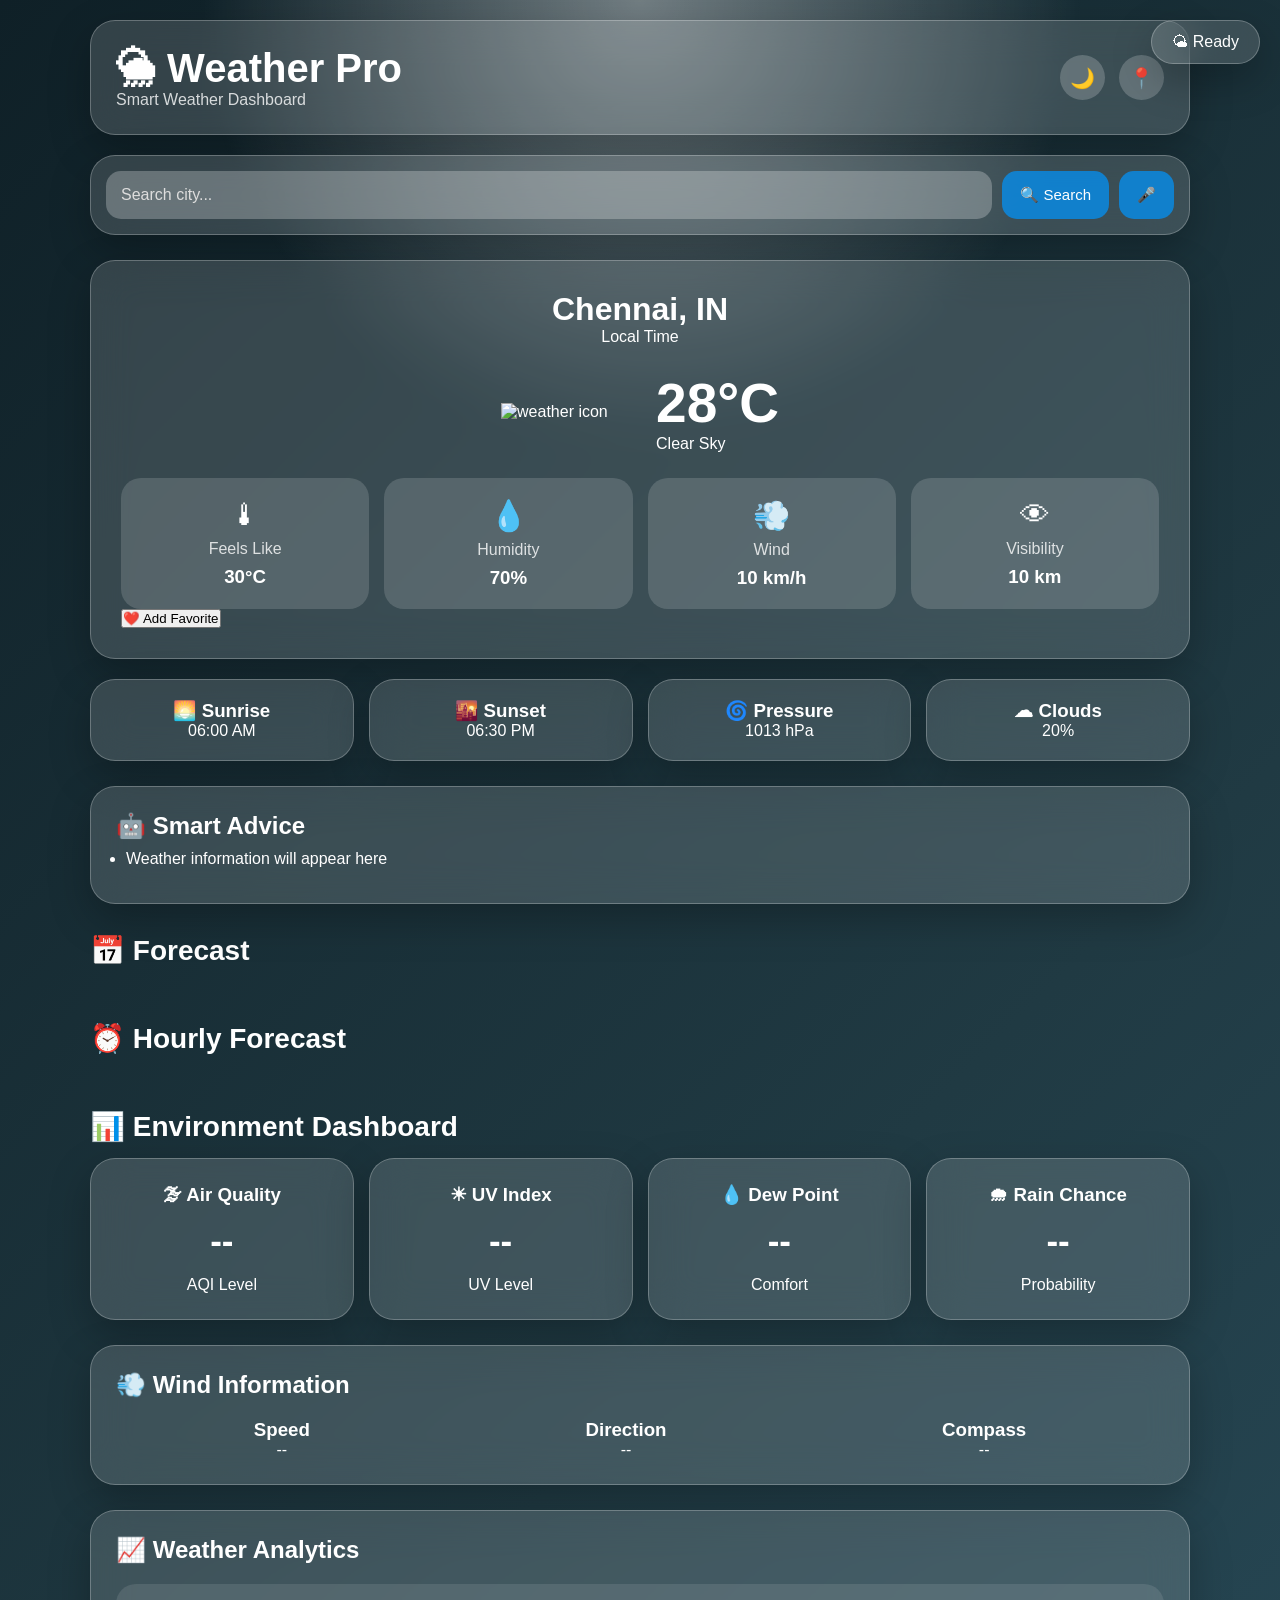
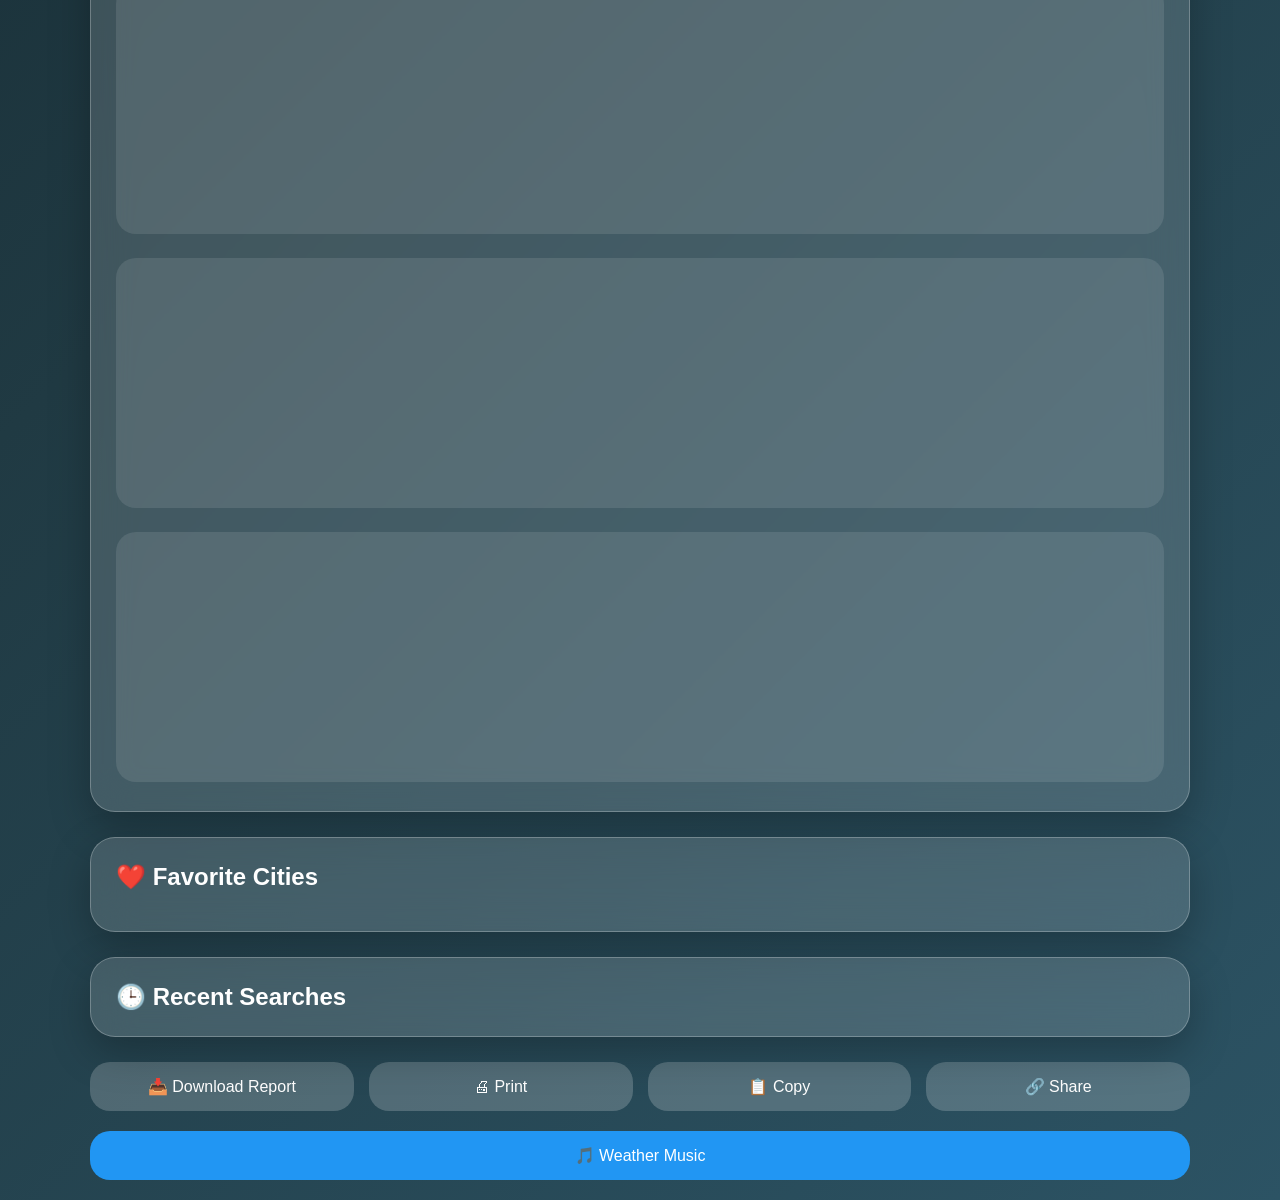
==== index.html @ 6a2f588a "updated" ====
<!DOCTYPE html>
<html lang="en">

<head>

<meta charset="UTF-8">

<meta name="viewport" content="width=device-width, initial-scale=1.0">

<title>Weather Pro - Smart Weather Dashboard</title>

<link rel="icon" href="https://openweathermap.org/img/wn/01d@2x.png">

<link rel="stylesheet" href="style.css">

</head>


<body>

<div class="weather-bg"></div>


<div class="app-container">


<!-- Status -->

<div id="statusBadge" class="glass status-badge">
🌤 Ready
</div>



<!-- Header -->

<header class="header glass">

<div>

<h1>
🌦 Weather Pro
</h1>

<p>
Smart Weather Dashboard
</p>

</div>


<div class="header-actions">

<button id="themeBtn">
🌙
</button>


<button id="locationBtn">
📍
</button>

</div>

</header>





<!-- Search -->

<section class="search-box glass">


<input 
id="cityInput"
type="text"
placeholder="Search city..."
autocomplete="off"
>


<button id="searchBtn">
🔍 Search
</button>


<button id="voiceBtn">
🎤
</button>


<div id="suggestions"></div>


</section>






<!-- Current Weather -->


<section class="current-weather glass">


<div class="location">


<h2 id="cityName">
Chennai, IN
</h2>


<p id="localTime">
Local Time
</p>


</div>





<div class="weather-main">


<img 
id="weatherIcon"
src="https://openweathermap.org/img/wn/01d@2x.png"
alt="weather icon"
>


<div>


<h1 id="temperature">
28°C
</h1>


<p id="condition">
Clear Sky
</p>


</div>


</div>






<!-- Weather Details -->


<div class="weather-details">


<div class="detail-card">

<span>
🌡
</span>

<p>
Feels Like
</p>

<h3 id="feels">
30°C
</h3>

</div>





<div class="detail-card">

<span>
💧
</span>

<p>
Humidity
</p>

<h3 id="humidity">
70%
</h3>

</div>





<div class="detail-card">

<span>
💨
</span>

<p>
Wind
</p>

<h3 id="wind">
10 km/h
</h3>

</div>





<div class="detail-card">

<span>
👁
</span>

<p>
Visibility
</p>

<h3 id="visibility">
10 km
</h3>

</div>



</div>



</section>







<!-- Quick Weather Information -->


<section class="quick-info">


<div class="glass info-card">

<h3>
🌅 Sunrise
</h3>

<p id="sunrise">
06:00 AM
</p>

</div>




<div class="glass info-card">

<h3>
🌇 Sunset
</h3>

<p id="sunset">
06:30 PM
</p>

</div>




<div class="glass info-card">

<h3>
🌀 Pressure
</h3>

<p id="pressure">
1013 hPa
</p>

</div>




<div class="glass info-card">

<h3>
☁ Clouds
</h3>

<p id="clouds">
20%
</p>

</div>



</section>







<!-- Smart Advice -->


<section class="glass recommendation">


<h2>
🤖 Smart Advice
</h2>


<ul id="adviceList">

<li>
Weather information will appear here
</li>

</ul>


</section>






<!-- Forecast Section Start -->


<h2 class="section-title">

📅 Forecast

</h2>


<section 
id="forecastContainer"
class="forecast-container">


<!-- Forecast cards generated by JavaScript -->


</section>
<!-- Hourly Forecast -->

<h2 class="section-title">
⏰ Hourly Forecast
</h2>


<section 
id="hourlyContainer"
class="hourly-container">


<!-- Hourly cards generated by JavaScript -->


</section>







<!-- Environment Dashboard -->


<h2 class="section-title">
📊 Environment Dashboard
</h2>



<section class="dashboard-grid">



<div class="glass dashboard-card">


<h3>
🌫 Air Quality
</h3>


<h1 id="aqi">
--
</h1>


<p>
AQI Level
</p>


</div>





<div class="glass dashboard-card">


<h3>
☀ UV Index
</h3>


<h1 id="uv">
--
</h1>


<p>
UV Level
</p>


</div>





<div class="glass dashboard-card">


<h3>
💧 Dew Point
</h3>


<h1 id="dew">
--
</h1>


<p>
Comfort
</p>


</div>





<div class="glass dashboard-card">


<h3>
🌧 Rain Chance
</h3>


<h1 id="rainChance">
--
</h1>


<p>
Probability
</p>


</div>



</section>








<!-- Wind Information -->


<section class="glass wind-panel">


<h2>
💨 Wind Information
</h2>



<div class="wind-info">


<div>

<h3>
Speed
</h3>

<p id="windSpeed">
--
</p>

</div>





<div>

<h3>
Direction
</h3>

<p id="windDirection">
--
</p>

</div>





<div>

<h3>
Compass
</h3>

<p id="compass">
--
</p>

</div>



</div>



</section>








<!-- Weather Analytics -->


<section class="glass charts">


<h2>
📈 Weather Analytics
</h2>



<canvas id="temperatureChart"></canvas>


<canvas id="humidityChart"></canvas>


<canvas id="windChart"></canvas>



</section>








<!-- Favorite Cities -->


<section class="glass favorites">


<h2>
❤️ Favorite Cities
</h2>



<div class="favorite-buttons">


<!-- Favorites generated by JavaScript -->


</div>



</section>








<!-- Search History -->


<section class="glass history">


<h2>
🕒 Recent Searches
</h2>



<ul id="historyList">


<li>
No searches yet
</li>


</ul>



</section>








<!-- Utility Buttons -->


<section class="utilities">


<button id="downloadBtn">
📥 Download Report
</button>


<button id="printBtn">
🖨 Print
</button>


<button id="copyBtn">
📋 Copy
</button>


<button id="shareBtn">
🔗 Share
</button>



</section>








<!-- Music -->


<button 
id="musicBtn"
class="floating-btn">

🎵 Weather Music

</button>







<!-- Loading Screen -->


<div 
id="loadingScreen"
class="loading">


<div class="loading-circle"></div>


</div>







<!-- Mobile Navigation -->


<nav class="mobile-nav glass">


<button onclick="scrollToTop()">

🏠

<span>
Home
</span>

</button>





<button onclick="scrollToForecast()">

📅

<span>
Forecast
</span>

</button>





<button onclick="scrollToCharts()">

📊

<span>
Stats
</span>

</button>





<button onclick="currentLocation()">

📍

<span>
GPS
</span>

</button>



</nav>
<!-- External Libraries -->

<script src="https://cdn.jsdelivr.net/npm/chart.js"></script>


<!-- Main JavaScript -->

<script src="script.js"></script>


</body>

</html>
---- style.css ----
/* =========================
   GLOBAL RESET
========================= */

*{
    margin:0;
    padding:0;
    box-sizing:border-box;
    font-family:
    "Segoe UI",
    Arial,
    sans-serif;
}


body{

    min-height:100vh;

    color:white;

    display:flex;

    justify-content:center;

    padding:20px;

    overflow-x:hidden;

    background:
    linear-gradient(
        135deg,
        #0f2027,
        #203a43,
        #2c5364
    );

    transition:.5s;

}



/* =========================
   BACKGROUND ANIMATION
========================= */


.weather-bg{

    position:fixed;

    inset:0;

    z-index:-1;

    background:
    radial-gradient(
        circle at top,
        rgba(255,255,255,.4),
        transparent 40%
    );

    animation:bgMove 10s infinite alternate;

}



@keyframes bgMove{

    from{
        transform:scale(1);
    }

    to{
        transform:scale(1.15);
    }

}






/* =========================
   MAIN CONTAINER
========================= */


.app-container{

    width:100%;

    max-width:1100px;

}






/* =========================
   GLASS EFFECT
========================= */


.glass{

    background:
    rgba(255,255,255,.15);

    border:
    1px solid rgba(255,255,255,.25);

    backdrop-filter:
    blur(20px);

    -webkit-backdrop-filter:
    blur(20px);

    border-radius:25px;

    box-shadow:
    0 15px 40px rgba(0,0,0,.25);

    animation:
    cardEnter .6s ease;

}




@keyframes cardEnter{

    from{

        opacity:0;

        transform:
        translateY(30px);

    }


    to{

        opacity:1;

        transform:
        translateY(0);

    }

}







/* =========================
 HEADER
========================= */


.header{

    padding:25px;

    display:flex;

    justify-content:space-between;

    align-items:center;

    margin-bottom:20px;

}



.header h1{

    font-size:40px;

}



.header p{

    opacity:.8;

}




.header-actions button{

    width:45px;

    height:45px;

    border:none;

    border-radius:50%;

    margin-left:10px;

    cursor:pointer;

    font-size:20px;

    color:white;

    background:
    rgba(255,255,255,.2);

    transition:.3s;

}



.header-actions button:hover{

    transform:
    scale(1.1)
    rotate(10deg);

}






/* =========================
 SEARCH
========================= */


.search-box{

    padding:15px;

    display:flex;

    gap:10px;

    position:relative;

    margin-bottom:25px;

}



.search-box input{

    flex:1;

    padding:15px;

    border:none;

    outline:none;

    border-radius:15px;

    font-size:16px;

    color:white;

    background:
    rgba(255,255,255,.25);

}



.search-box input::placeholder{

    color:#ddd;

}



.search-box button{

    padding:12px 18px;

    border:none;

    border-radius:15px;

    cursor:pointer;

    color:white;

    font-size:15px;

    background:
    rgba(0,150,255,.7);

}



#suggestions{

    position:absolute;

    top:65px;

    left:15px;

    right:15px;

    background:
    rgba(0,0,0,.6);

    border-radius:15px;

    z-index:10;

}






/* =========================
 STATUS BADGE
========================= */


.status-badge{

    position:fixed;

    top:20px;

    right:20px;

    padding:12px 20px;

    border-radius:30px;

    z-index:100;

}





/* =========================
 CURRENT WEATHER
========================= */


.current-weather{

    padding:30px;

}



.location{

    text-align:center;

}



.location h2{

    font-size:32px;

}



.weather-main{

    display:flex;

    justify-content:center;

    align-items:center;

    gap:25px;

    margin:25px;

}



.weather-main img{

    width:130px;

    animation:
    float 3s infinite;

}



@keyframes float{

    50%{

        transform:
        translateY(-10px);

    }

}



#temperature{

    font-size:55px;

}
/* =========================
   WEATHER DETAILS
========================= */


.weather-details{

    display:grid;

    grid-template-columns:
    repeat(4,1fr);

    gap:15px;

}



.detail-card{

    padding:20px;

    text-align:center;

    border-radius:20px;

    background:
    rgba(255,255,255,.15);

}



.detail-card span{

    font-size:30px;

}



.detail-card p{

    opacity:.8;

    margin:8px;

}






/* =========================
   QUICK INFO
========================= */


.quick-info{

    display:grid;

    grid-template-columns:
    repeat(4,1fr);

    gap:15px;

    margin-top:20px;

}



.info-card{

    padding:20px;

    text-align:center;

}






/* =========================
   RECOMMENDATION
========================= */


.recommendation{

    margin-top:25px;

    padding:25px;

}



.recommendation li{

    margin:10px;

}






/* =========================
   SECTION TITLE
========================= */


.section-title{

    margin:30px 0 15px;

    font-size:28px;

}







/* =========================
   FORECAST
========================= */


.forecast-container,
.hourly-container{

    display:flex;

    gap:15px;

    overflow-x:auto;

    padding-bottom:10px;

}



.forecast-card,
.hour-card{

    min-width:150px;

    padding:20px;

    text-align:center;

}



.forecast-card img,
.hour-card img{

    width:80px;

}






/* =========================
   DASHBOARD
========================= */


.dashboard-grid{

    display:grid;

    grid-template-columns:
    repeat(4,1fr);

    gap:15px;

}



.dashboard-card{

    padding:25px;

    text-align:center;

}



.dashboard-card h1{

    font-size:35px;

    margin:15px;

}







/* =========================
   WIND PANEL
========================= */


.wind-panel{

    padding:25px;

    margin-top:25px;

}



.wind-info{

    display:flex;

    justify-content:space-around;

    text-align:center;

    margin-top:20px;

}






/* =========================
   CHARTS
========================= */


.charts{

    padding:25px;

    margin-top:25px;

}



canvas{

    width:100% !important;

    height:250px !important;

    margin-top:20px;

    padding:15px;

    border-radius:20px;

    background:
    rgba(255,255,255,.1);

}







/* =========================
   FAVORITES / HISTORY
========================= */


.favorites,
.history{

    margin-top:25px;

    padding:25px;

}



.favorite-buttons{

    display:flex;

    gap:10px;

    flex-wrap:wrap;

    margin-top:15px;

}



.favorite-buttons button{

    padding:12px 20px;

    border:none;

    border-radius:15px;

    cursor:pointer;

    color:white;

    background:
    rgba(255,255,255,.2);

}





.history li{

    cursor:pointer;

    margin:10px;

}





/* =========================
   BUTTONS
========================= */


.utilities{

    display:flex;

    gap:15px;

    margin-top:25px;

}



.utilities button,
.floating-btn{

    flex:1;

    padding:15px;

    border:none;

    border-radius:20px;

    cursor:pointer;

    font-size:16px;

    color:white;

    background:
    rgba(255,255,255,.2);

}



.floating-btn{

    width:100%;

    margin-top:20px;

    background:#2196f3;

}








/* =========================
   LOADING
========================= */


.loading{

    position:fixed;

    inset:0;

    display:none;

    justify-content:center;

    align-items:center;

    z-index:9999;

    background:
    rgba(0,0,0,.5);

    backdrop-filter:
    blur(10px);

}



.loading-circle{

    width:70px;

    height:70px;

    border-radius:50%;

    border:

    8px solid white;

    border-top-color:#2196f3;

    animation:
    spin 1s linear infinite;

}



@keyframes spin{

    100%{

        transform:rotate(360deg);

    }

}







/* =========================
   MOBILE NAVIGATION
========================= */


.mobile-nav{

    display:none;

    position:fixed;

    bottom:15px;

    left:15px;

    right:15px;

    padding:12px;

    justify-content:space-around;

    z-index:100;

}



.mobile-nav button{

    border:none;

    background:none;

    color:white;

    cursor:pointer;

    font-size:22px;

}



.mobile-nav span{

    display:block;

    font-size:11px;

}
/* =========================
   DARK MODE
========================= */


.dark{

    background:
    linear-gradient(
        135deg,
        #000000,
        #434343
    );

}



.dark .glass{

    background:
    rgba(0,0,0,.35);

}





/* =========================
   WEATHER EFFECTS
========================= */


.rain-drop{

    position:absolute;

    top:-50px;

    animation:
    rainFall linear infinite;

}



@keyframes rainFall{

    from{

        transform:
        translateY(-100px);

    }


    to{

        transform:
        translateY(100vh);

    }

}




.snow-flake{

    position:absolute;

    top:-50px;

    animation:
    snowFall linear infinite;

}



@keyframes snowFall{

    from{

        transform:
        translateY(-100px)
        rotate(0deg);

    }


    to{

        transform:
        translateY(100vh)
        rotate(360deg);

    }

}





.sun-effect{

    position:absolute;

    font-size:150px;

    top:10%;

    right:10%;

    animation:
    sunPulse 3s infinite;

}



@keyframes sunPulse{

    50%{

        transform:
        scale(1.2);

    }

}




.cloud-effect{

    position:absolute;

    font-size:120px;

    top:20%;

    left:20%;

    animation:
    cloudMove 10s infinite;

}



@keyframes cloudMove{

    50%{

        transform:
        translateX(100px);

    }

}






/* =========================
   TOUCH EFFECT
========================= */


.glass{

    transition:.3s;

}



.glass:hover{

    transform:
    translateY(-5px);

}







/* =========================
   RESPONSIVE TABLET
========================= */


@media(max-width:900px){


.header h1{

    font-size:32px;

}



.weather-details,
.quick-info,
.dashboard-grid{

    grid-template-columns:
    repeat(2,1fr);

}



.weather-main{

    flex-direction:column;

}



.utilities{

    flex-direction:column;

}



.mobile-nav{

    display:flex;

}



.app-container{

    padding-bottom:100px;

}



}








/* =========================
   RESPONSIVE MOBILE
========================= */


@media(max-width:500px){


body{

    padding:10px;

}



.header{

    flex-direction:column;

    gap:20px;

    text-align:center;

}



.header h1{

    font-size:28px;

}



.search-box{

    flex-direction:column;

}



.search-box button{

    width:100%;

}



.weather-details,
.quick-info,
.dashboard-grid{

    grid-template-columns:
    1fr;

}



#temperature{

    font-size:45px;

}



.weather-main img{

    width:100px;

}



.forecast-card,
.hour-card{

    min-width:130px;

}



.status-badge{

    top:10px;

    right:10px;

    font-size:12px;

}



}





/* =========================
   PRINT MODE
========================= */


@media print{


body{

    background:white;

    color:black;

}



.weather-bg,
.mobile-nav,
.utilities,
.status-badge{

    display:none;

}



.glass{

    box-shadow:none;

    background:white;

    color:black;

}


}
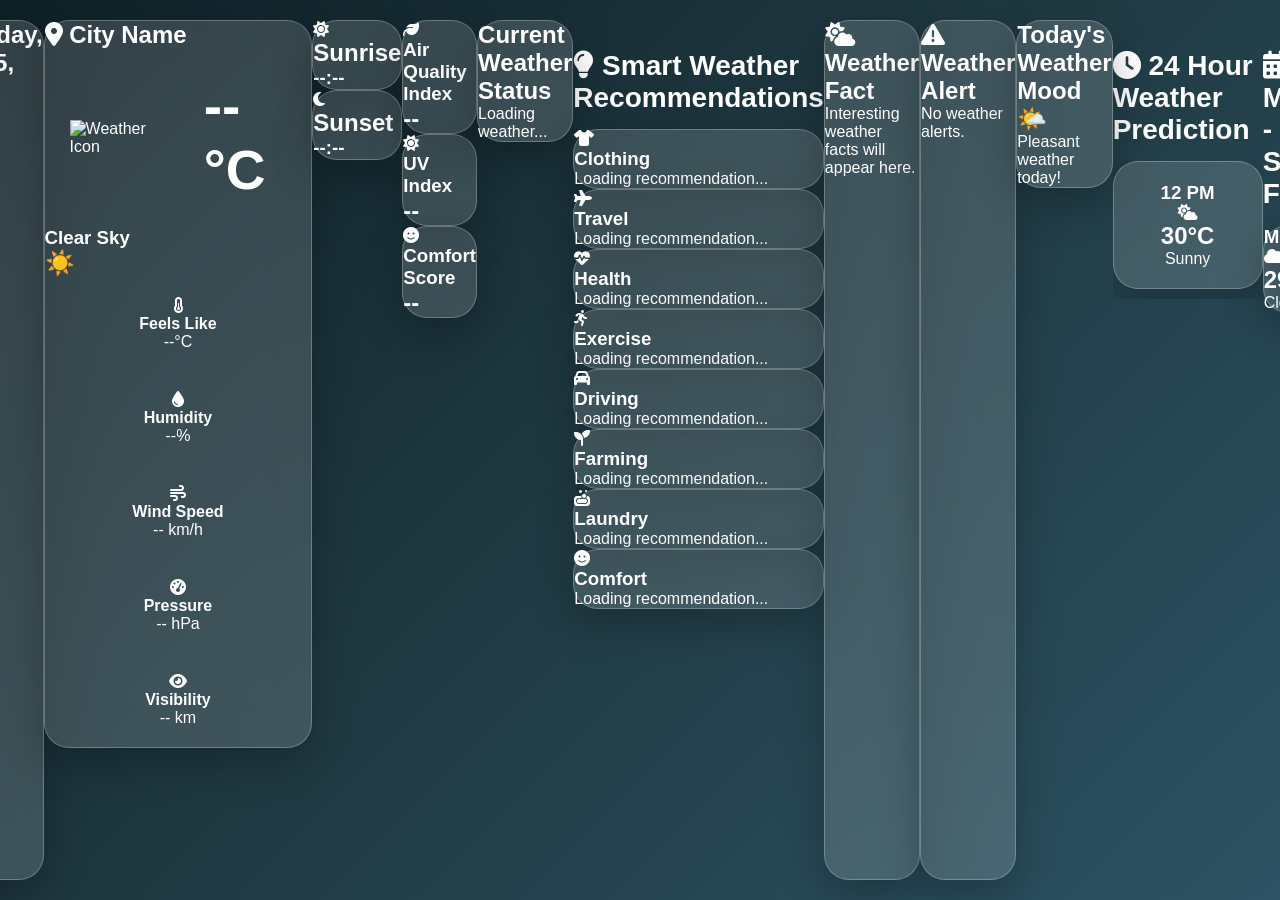
==== commit 2b3b41c2: "index.html updated" ====
--- a/index.html
+++ b/index.html
@@ -1,831 +1,1020 @@
 <!DOCTYPE html>
 <html lang="en">
-
 <head>
-
-<meta charset="UTF-8">
-
-<meta name="viewport" content="width=device-width, initial-scale=1.0">
-
-<title>Weather Pro - Smart Weather Dashboard</title>
-
-<link rel="icon" href="https://openweathermap.org/img/wn/01d@2x.png">
-
-<link rel="stylesheet" href="style.css">
+    <meta charset="UTF-8">
+    <meta name="viewport" content="width=device-width, initial-scale=1.0">
+    <title>WeatherPro</title>
+
+    <link rel="stylesheet" href="style.css">
+
+    <!-- Google Font -->
+    <link href="https://fonts.googleapis.com/css2?family=Poppins:wght@300;400;500;600;700&display=swap" rel="stylesheet">
+
+    <!-- Font Awesome -->
+    <link rel="stylesheet"
+    href="https://cdnjs.cloudflare.com/ajax/libs/font-awesome/6.7.2/css/all.min.css">
 
 </head>
 
-
 <body>
 
-<div class="weather-bg"></div>
-
-
-<div class="app-container">
-
-
-<!-- Status -->
-
-<div id="statusBadge" class="glass status-badge">
-🌤 Ready
+<!-- Animated Background -->
+<div class="background"></div>
+
+<!-- ================= NAVBAR ================= -->
+
+<nav class="navbar">
+
+    <div class="logo">
+        <i class="fa-solid fa-cloud-sun"></i>
+        <span>WeatherPro</span>
+    </div>
+
+    <ul class="nav-links">
+
+        <li><a href="#">Home</a></li>
+
+        <li><a href="#forecast">Forecast</a></li>
+
+        <li><a href="#about">About</a></li>
+
+        <li><a href="#contact">Contact</a></li>
+
+    </ul>
+
+    <div class="nav-actions">
+
+        <!-- Dark Mode -->
+
+        <button id="themeBtn" class="icon-btn">
+
+            <i class="fa-solid fa-moon"></i>
+
+        </button>
+
+    </div>
+
+</nav>
+
+<!-- ================= HERO ================= -->
+
+<section class="hero">
+
+    <h1>
+        Weather Forecast Dashboard
+    </h1>
+
+    <p>
+        Real-time weather, hourly forecast, weekly forecast,
+        AQI, UV Index, recommendations and much more.
+    </p>
+
+</section>
+
+<!-- ================= SEARCH ================= -->
+
+<section class="search-section">
+
+    <div class="search-box">
+
+        <input
+            type="text"
+            id="cityInput"
+            placeholder="Search City...">
+
+        <!-- Search -->
+
+        <button id="searchBtn" class="icon-btn">
+
+            <i class="fa-solid fa-magnifying-glass"></i>
+
+        </button>
+
+        <!-- Voice -->
+
+        <button id="voiceBtn" class="icon-btn">
+
+            <i class="fa-solid fa-microphone"></i>
+
+        </button>
+
+    </div>
+
+</section>
+
+<!-- ================= ACTION BUTTONS ================= -->
+
+<section class="action-buttons">
+
+    <!-- Download -->
+
+    <button id="downloadBtn" class="action-btn">
+
+        <i class="fa-solid fa-download"></i>
+
+        Download Report
+
+    </button>
+
+    <!-- Add to Favorite -->
+
+    <button id="favoriteBtn" class="action-btn">
+
+        <i class="fa-solid fa-heart"></i>
+
+        Add Favorite
+
+    </button>
+
+    <!-- Unit Switch -->
+
+    <button id="unitBtn" class="action-btn">
+
+        °C / °F
+
+    </button>
+
+</section>
+
+<!-- ================= DATE & CLOCK ================= -->
+
+<section class="time-section glass">
+
+    <div>
+
+        <h2 id="currentDate">
+
+            Wednesday,
+            August 5,
+            2026
+
+        </h2>
+
+    </div>
+
+    <div>
+
+        <h1 id="currentTime">
+
+            12:00:00 PM
+
+        </h1>
+
+    </div>
+
+</section>
+
+<!-- =====================================================
+     NEXT PART STARTS FROM CURRENT WEATHER CARD
+===================================================== -->
+<!-- ================= CURRENT WEATHER ================= -->
+
+<section class="weather-container">
+
+    <div class="weather-card glass">
+
+        <div class="weather-left">
+
+            <h2 id="cityName">
+                <i class="fa-solid fa-location-dot"></i>
+                City Name
+            </h2>
+
+            <div class="weather-main">
+
+                <img
+                    id="weatherIcon"
+                    src=""
+                    alt="Weather Icon">
+
+                <h1 id="temperature">
+                    --°C
+                </h1>
+
+            </div>
+
+            <h3 id="description">
+                Clear Sky
+            </h3>
+
+            <h1 id="weatherEmoji">
+                ☀️
+            </h1>
+
+        </div>
+
+        <div class="weather-right">
+
+            <div class="info-card">
+                <i class="fa-solid fa-temperature-half"></i>
+                <h4>Feels Like</h4>
+                <p id="feelsLike">--°C</p>
+            </div>
+
+            <div class="info-card">
+                <i class="fa-solid fa-droplet"></i>
+                <h4>Humidity</h4>
+                <p id="humidity">--%</p>
+            </div>
+
+            <div class="info-card">
+                <i class="fa-solid fa-wind"></i>
+                <h4>Wind Speed</h4>
+                <p id="wind">-- km/h</p>
+            </div>
+
+            <div class="info-card">
+                <i class="fa-solid fa-gauge-high"></i>
+                <h4>Pressure</h4>
+                <p id="pressure">-- hPa</p>
+            </div>
+
+            <div class="info-card">
+                <i class="fa-solid fa-eye"></i>
+                <h4>Visibility</h4>
+                <p id="visibility">-- km</p>
+            </div>
+
+        </div>
+
+    </div>
+
+</section>
+
+<!-- ================= SUNRISE / SUNSET ================= -->
+
+<section class="sun-section">
+
+    <div class="sun-card glass">
+
+        <i class="fa-solid fa-sun"></i>
+
+        <h2>Sunrise</h2>
+
+        <h3 id="sunrise">
+            --:--
+        </h3>
+
+    </div>
+
+    <div class="sun-card glass">
+
+        <i class="fa-solid fa-moon"></i>
+
+        <h2>Sunset</h2>
+
+        <h3 id="sunset">
+            --:--
+        </h3>
+
+    </div>
+
+</section>
+
+<!-- ================= AIR QUALITY ================= -->
+
+<section class="aqi-section">
+
+    <div class="glass mini-card">
+
+        <i class="fa-solid fa-leaf"></i>
+
+        <h3>Air Quality Index</h3>
+
+        <h2 id="aqi">
+            --
+        </h2>
+
+    </div>
+
+    <div class="glass mini-card">
+
+        <i class="fa-solid fa-sun"></i>
+
+        <h3>UV Index</h3>
+
+        <h2 id="uv">
+            --
+        </h2>
+
+    </div>
+
+    <div class="glass mini-card">
+
+        <i class="fa-solid fa-face-smile"></i>
+
+        <h3>Comfort Score</h3>
+
+        <h2 id="comfort">
+            --
+        </h2>
+
+    </div>
+
+</section>
+
+<!-- ================= WEATHER STATUS ================= -->
+
+<section class="status-section">
+
+    <div class="glass status-card">
+
+        <h2>Current Weather Status</h2>
+
+        <p id="weatherStatus">
+
+            Loading weather...
+
+        </p>
+
+    </div>
+
+</section>
+
+<!-- =========================================================
+    PART 1C STARTS HERE
+    - Clothing Recommendation
+    - Travel Recommendation
+    - Health Advice
+    - Exercise Recommendation
+    - Driving Advice
+    - Farming Advice
+    - Laundry Advice
+========================================================= -->
+<!-- ================= RECOMMENDATIONS ================= -->
+
+<section class="recommendation-section">
+
+    <h2 class="section-title">
+        <i class="fa-solid fa-lightbulb"></i>
+        Smart Weather Recommendations
+    </h2>
+
+    <div class="recommendation-grid">
+
+        <!-- Clothing -->
+
+        <div class="recommend-card glass">
+
+            <i class="fa-solid fa-shirt"></i>
+
+            <h3>Clothing</h3>
+
+            <p id="clothingAdvice">
+                Loading recommendation...
+            </p>
+
+        </div>
+
+        <!-- Travel -->
+
+        <div class="recommend-card glass">
+
+            <i class="fa-solid fa-plane"></i>
+
+            <h3>Travel</h3>
+
+            <p id="travelAdvice">
+                Loading recommendation...
+            </p>
+
+        </div>
+
+        <!-- Health -->
+
+        <div class="recommend-card glass">
+
+            <i class="fa-solid fa-heart-pulse"></i>
+
+            <h3>Health</h3>
+
+            <p id="healthAdvice">
+                Loading recommendation...
+            </p>
+
+        </div>
+
+        <!-- Exercise -->
+
+        <div class="recommend-card glass">
+
+            <i class="fa-solid fa-person-running"></i>
+
+            <h3>Exercise</h3>
+
+            <p id="exerciseAdvice">
+                Loading recommendation...
+            </p>
+
+        </div>
+
+        <!-- Driving -->
+
+        <div class="recommend-card glass">
+
+            <i class="fa-solid fa-car"></i>
+
+            <h3>Driving</h3>
+
+            <p id="drivingAdvice">
+                Loading recommendation...
+            </p>
+
+        </div>
+
+        <!-- Farming -->
+
+        <div class="recommend-card glass">
+
+            <i class="fa-solid fa-seedling"></i>
+
+            <h3>Farming</h3>
+
+            <p id="farmingAdvice">
+                Loading recommendation...
+            </p>
+
+        </div>
+
+        <!-- Laundry -->
+
+        <div class="recommend-card glass">
+
+            <i class="fa-solid fa-soap"></i>
+
+            <h3>Laundry</h3>
+
+            <p id="laundryAdvice">
+                Loading recommendation...
+            </p>
+
+        </div>
+
+        <!-- Comfort -->
+
+        <div class="recommend-card glass">
+
+            <i class="fa-solid fa-face-smile"></i>
+
+            <h3>Comfort</h3>
+
+            <p id="comfortAdvice">
+                Loading recommendation...
+            </p>
+
+        </div>
+
+    </div>
+
+</section>
+
+<!-- ================= WEATHER FACT ================= -->
+
+<section class="weather-fact glass">
+
+    <h2>
+        <i class="fa-solid fa-cloud-sun"></i>
+        Weather Fact
+    </h2>
+
+    <p id="weatherFact">
+        Interesting weather facts will appear here.
+    </p>
+
+</section>
+
+<!-- ================= WEATHER ALERT ================= -->
+
+<section class="weather-alert glass">
+
+    <h2>
+
+        <i class="fa-solid fa-triangle-exclamation"></i>
+
+        Weather Alert
+
+    </h2>
+
+    <p id="weatherAlert">
+
+        No weather alerts.
+
+    </p>
+
+</section>
+
+<!-- ================= WEATHER EMOJI ================= -->
+
+<section class="emoji-section">
+
+    <div class="glass emoji-card">
+
+        <h2>Today's Weather Mood</h2>
+
+        <h1 id="bigEmoji">
+            🌤️
+        </h1>
+
+        <p id="emojiText">
+            Pleasant weather today!
+        </p>
+
+    </div>
+
+</section>
+
+<!-- ======================================================
+     PART 1D STARTS HERE
+     - 24-Hour Forecast
+     - Monday–Saturday Forecast
+     - Weather Chart
+     - Search History
+     - Favorite Cities
+====================================================== -->
+<!-- ================= 24 HOUR FORECAST ================= -->
+
+<section id="forecast" class="forecast-section">
+
+    <h2 class="section-title">
+        <i class="fa-solid fa-clock"></i>
+        24 Hour Weather Prediction
+    </h2>
+
+
+    <div id="hourlyForecast" class="hourly-container">
+
+
+        <!-- JavaScript will create hourly cards here -->
+
+
+        <div class="hour-card glass">
+
+            <h3>12 PM</h3>
+
+            <i class="fa-solid fa-cloud-sun"></i>
+
+            <h2>
+                30°C
+            </h2>
+
+            <p>
+                Sunny
+            </p>
+
+        </div>
+
+
+    </div>
+
+</section>
+
+
+
+<!-- ================= WEEKLY FORECAST ================= -->
+
+
+<section class="weekly-section">
+
+
+    <h2 class="section-title">
+
+        <i class="fa-solid fa-calendar-days"></i>
+
+        Monday - Saturday Forecast
+
+    </h2>
+
+
+
+    <div id="weeklyForecast" class="weekly-container">
+
+
+        <!-- JavaScript will create forecast cards -->
+
+
+        <div class="day-card glass">
+
+
+            <h3>
+                Monday
+            </h3>
+
+
+            <i class="fa-solid fa-cloud"></i>
+
+
+            <h2>
+                29°C
+            </h2>
+
+
+            <p>
+                Cloudy
+            </p>
+
+
+        </div>
+
+
+
+    </div>
+
+
+</section>
+
+
+
+
+<!-- ================= WEATHER CHART ================= -->
+
+
+<section class="chart-section glass">
+
+
+    <h2>
+
+        <i class="fa-solid fa-chart-line"></i>
+
+        Temperature Chart
+
+    </h2>
+
+
+
+    <canvas id="weatherChart"></canvas>
+
+
+
+</section>
+
+
+
+
+
+<!-- ================= SEARCH HISTORY ================= -->
+
+
+<section class="history-section glass">
+
+
+    <h2>
+
+        <i class="fa-solid fa-clock-rotate-left"></i>
+
+        Recent Searches
+
+    </h2>
+
+
+
+    <ul id="historyList">
+
+
+        <li>
+            No recent searches
+        </li>
+
+
+    </ul>
+
+
+</section>
+
+
+
+
+
+<!-- ================= FAVORITE CITIES ================= -->
+
+
+<section class="favorite-section glass">
+
+
+    <h2>
+
+        <i class="fa-solid fa-star"></i>
+
+        Favorite Cities
+
+    </h2>
+
+
+
+    <ul id="favoriteList">
+
+
+        <li>
+            No favorite cities
+        </li>
+
+
+    </ul>
+
+
+
+</section>
+
+
+
+
+
+<!-- ================= LOADING SCREEN ================= -->
+
+
+<div id="loading">
+
+
+    <div class="spinner">
+
+
+    </div>
+
+
+    <h3>
+        Loading Weather...
+    </h3>
+
+
 </div>
 
 
 
-<!-- Header -->
-
-<header class="header glass">
-
-<div>
-
-<h1>
-🌦 Weather Pro
-</h1>
-
-<p>
-Smart Weather Dashboard
-</p>
+
+
+<!-- ================= ERROR MESSAGE ================= -->
+
+
+<div id="errorBox">
+
+
+    <div class="error-card">
+
+
+        <i class="fa-solid fa-circle-exclamation"></i>
+
+
+        <h2>
+            City Not Found
+        </h2>
+
+
+        <p>
+            Please enter a valid city name.
+        </p>
+
+
+    </div>
+
 
 </div>
 
 
-<div class="header-actions">
-
-<button id="themeBtn">
-🌙
-</button>
-
-
-<button id="locationBtn">
-📍
-</button>
-
-</div>
-
-</header>
-
-
-
-
-
-<!-- Search -->
-
-<section class="search-box glass">
-
-
-<input 
-id="cityInput"
-type="text"
-placeholder="Search city..."
-autocomplete="off"
->
-
-
-<button id="searchBtn">
-🔍 Search
-</button>
-
-
-<button id="voiceBtn">
-🎤
-</button>
-
-
-<div id="suggestions"></div>
-
-
-</section>
-
-
-
-
-
-
-<!-- Current Weather -->
-
-
-<section class="current-weather glass">
-
-
-<div class="location">
-
-
-<h2 id="cityName">
-Chennai, IN
-</h2>
-
-
-<p id="localTime">
-Local Time
-</p>
-
-
-</div>
-
-
-
-
-
-<div class="weather-main">
-
-
-<img 
-id="weatherIcon"
-src="https://openweathermap.org/img/wn/01d@2x.png"
-alt="weather icon"
->
-
-
-<div>
-
-
-<h1 id="temperature">
-28°C
-</h1>
-
-
-<p id="condition">
-Clear Sky
-</p>
-
-
-</div>
-
-
-</div>
-
-
-
-
-
-
-<!-- Weather Details -->
-
-
-<div class="weather-details">
-
-
-<div class="detail-card">
-
-<span>
-🌡
-</span>
-
-<p>
-Feels Like
-</p>
-
-<h3 id="feels">
-30°C
-</h3>
-
-</div>
-
-
-
-
-
-<div class="detail-card">
-
-<span>
-💧
-</span>
-
-<p>
-Humidity
-</p>
-
-<h3 id="humidity">
-70%
-</h3>
-
-</div>
-
-
-
-
-
-<div class="detail-card">
-
-<span>
-💨
-</span>
-
-<p>
-Wind
-</p>
-
-<h3 id="wind">
-10 km/h
-</h3>
-
-</div>
-
-
-
-
-
-<div class="detail-card">
-
-<span>
-👁
-</span>
-
-<p>
-Visibility
-</p>
-
-<h3 id="visibility">
-10 km
-</h3>
-
-</div>
-
-
-
-</div>
-
-
-
-</section>
-
-
-
-
-
-
-
-<!-- Quick Weather Information -->
-
-
-<section class="quick-info">
-
-
-<div class="glass info-card">
-
-<h3>
-🌅 Sunrise
-</h3>
-
-<p id="sunrise">
-06:00 AM
-</p>
-
-</div>
-
-
-
-
-<div class="glass info-card">
-
-<h3>
-🌇 Sunset
-</h3>
-
-<p id="sunset">
-06:30 PM
-</p>
-
-</div>
-
-
-
-
-<div class="glass info-card">
-
-<h3>
-🌀 Pressure
-</h3>
-
-<p id="pressure">
-1013 hPa
-</p>
-
-</div>
-
-
-
-
-<div class="glass info-card">
-
-<h3>
-☁ Clouds
-</h3>
-
-<p id="clouds">
-20%
-</p>
-
-</div>
-
-
-
-</section>
-
-
-
-
-
-
-
-<!-- Smart Advice -->
-
-
-<section class="glass recommendation">
-
-
-<h2>
-🤖 Smart Advice
-</h2>
-
-
-<ul id="adviceList">
-
-<li>
-Weather information will appear here
-</li>
-
-</ul>
-
-
-</section>
-
-
-
-
-
-
-<!-- Forecast Section Start -->
-
-
-<h2 class="section-title">
-
-📅 Forecast
-
-</h2>
-
-
-<section 
-id="forecastContainer"
-class="forecast-container">
-
-
-<!-- Forecast cards generated by JavaScript -->
-
-
-</section>
-<!-- Hourly Forecast -->
-
-<h2 class="section-title">
-⏰ Hourly Forecast
-</h2>
-
-
-<section 
-id="hourlyContainer"
-class="hourly-container">
-
-
-<!-- Hourly cards generated by JavaScript -->
-
-
-</section>
-
-
-
-
-
-
-
-<!-- Environment Dashboard -->
-
-
-<h2 class="section-title">
-📊 Environment Dashboard
-</h2>
-
-
-
-<section class="dashboard-grid">
-
-
-
-<div class="glass dashboard-card">
-
-
-<h3>
-🌫 Air Quality
-</h3>
-
-
-<h1 id="aqi">
---
-</h1>
-
-
-<p>
-AQI Level
-</p>
-
-
-</div>
-
-
-
-
-
-<div class="glass dashboard-card">
-
-
-<h3>
-☀ UV Index
-</h3>
-
-
-<h1 id="uv">
---
-</h1>
-
-
-<p>
-UV Level
-</p>
-
-
-</div>
-
-
-
-
-
-<div class="glass dashboard-card">
-
-
-<h3>
-💧 Dew Point
-</h3>
-
-
-<h1 id="dew">
---
-</h1>
-
-
-<p>
-Comfort
-</p>
-
-
-</div>
-
-
-
-
-
-<div class="glass dashboard-card">
-
-
-<h3>
-🌧 Rain Chance
-</h3>
-
-
-<h1 id="rainChance">
---
-</h1>
-
-
-<p>
-Probability
-</p>
-
-
-</div>
-
-
-
-</section>
-
-
-
-
-
-
-
-
-<!-- Wind Information -->
-
-
-<section class="glass wind-panel">
-
-
-<h2>
-💨 Wind Information
-</h2>
-
-
-
-<div class="wind-info">
-
-
-<div>
-
-<h3>
-Speed
-</h3>
-
-<p id="windSpeed">
---
-</p>
-
-</div>
-
-
-
-
-
-<div>
-
-<h3>
-Direction
-</h3>
-
-<p id="windDirection">
---
-</p>
-
-</div>
-
-
-
-
-
-<div>
-
-<h3>
-Compass
-</h3>
-
-<p id="compass">
---
-</p>
-
-</div>
-
-
-
-</div>
-
-
-
-</section>
-
-
-
-
-
-
-
-
-<!-- Weather Analytics -->
-
-
-<section class="glass charts">
-
-
-<h2>
-📈 Weather Analytics
-</h2>
-
-
-
-<canvas id="temperatureChart"></canvas>
-
-
-<canvas id="humidityChart"></canvas>
-
-
-<canvas id="windChart"></canvas>
-
-
-
-</section>
-
-
-
-
-
-
-
-
-<!-- Favorite Cities -->
-
-
-<section class="glass favorites">
-
-
-<h2>
-❤️ Favorite Cities
-</h2>
-
-
-
-<div class="favorite-buttons">
-
-
-<!-- Favorites generated by JavaScript -->
-
-
-</div>
-
-
-
-</section>
-
-
-
-
-
-
-
-
-<!-- Search History -->
-
-
-<section class="glass history">
-
-
-<h2>
-🕒 Recent Searches
-</h2>
-
-
-
-<ul id="historyList">
-
-
-<li>
-No searches yet
-</li>
-
-
-</ul>
-
-
-
-</section>
-
-
-
-
-
-
-
-
-<!-- Utility Buttons -->
-
-
-<section class="utilities">
-
-
-<button id="downloadBtn">
-📥 Download Report
-</button>
-
-
-<button id="printBtn">
-🖨 Print
-</button>
-
-
-<button id="copyBtn">
-📋 Copy
-</button>
-
-
-<button id="shareBtn">
-🔗 Share
-</button>
-
-
-
-</section>
-
-
-
-
-
-
-
-
-<!-- Music -->
-
-
-<button 
-id="musicBtn"
-class="floating-btn">
-
-🎵 Weather Music
-
-</button>
-
-
-
-
-
-
-
-<!-- Loading Screen -->
-
-
-<div 
-id="loadingScreen"
-class="loading">
-
-
-<div class="loading-circle"></div>
-
-
-</div>
-
-
-
-
-
-
-
-<!-- Mobile Navigation -->
-
-
-<nav class="mobile-nav glass">
-
-
-<button onclick="scrollToTop()">
-
-🏠
-
-<span>
-Home
-</span>
-
-</button>
-
-
-
-
-
-<button onclick="scrollToForecast()">
-
-📅
-
-<span>
-Forecast
-</span>
-
-</button>
-
-
-
-
-
-<button onclick="scrollToCharts()">
-
-📊
-
-<span>
-Stats
-</span>
-
-</button>
-
-
-
-
-
-<button onclick="currentLocation()">
-
-📍
-
-<span>
-GPS
-</span>
-
-</button>
-
-
-
-</nav>
-<!-- External Libraries -->
+
+
+
+<!-- ======================================================
+     PART 1E STARTS HERE
+
+     - About Section
+     - Contact Section
+     - Footer
+     - Social Links
+     - Closing HTML
+
+====================================================== -->
+<!-- ================= ABOUT SECTION ================= -->
+
+<section id="about" class="about-section glass">
+
+    <h2>
+
+        <i class="fa-solid fa-circle-info"></i>
+
+        About WeatherPro
+
+    </h2>
+
+
+    <p>
+
+        WeatherPro is a modern weather forecasting dashboard
+        created using HTML, CSS and JavaScript.
+
+        It provides real-time weather information,
+        hourly prediction, weekly forecast,
+        air quality details and smart weather recommendations.
+
+    </p>
+
+
+    <div class="about-features">
+
+
+        <div>
+
+            <i class="fa-solid fa-cloud-sun"></i>
+
+            <h3>
+                Live Weather
+            </h3>
+
+            <p>
+                Real-time weather updates.
+            </p>
+
+        </div>
+
+
+
+        <div>
+
+            <i class="fa-solid fa-chart-line"></i>
+
+            <h3>
+                Forecast
+            </h3>
+
+            <p>
+                Hourly and weekly prediction.
+            </p>
+
+        </div>
+
+
+
+        <div>
+
+            <i class="fa-solid fa-brain"></i>
+
+            <h3>
+                Smart Advice
+            </h3>
+
+            <p>
+                AI-style weather recommendations.
+            </p>
+
+        </div>
+
+
+
+    </div>
+
+
+</section>
+
+
+
+
+
+<!-- ================= CONTACT SECTION ================= 
+
+
+<section id="contact" class="contact-section glass">
+
+
+    <h2>
+
+        <i class="fa-solid fa-envelope"></i>
+
+        Contact Us
+
+    </h2>
+
+
+
+    <form id="contactForm">
+
+
+        <input
+        type="text"
+        placeholder="Your Name"
+        id="contactName">
+
+
+
+        <input
+        type="email"
+        placeholder="Your Email"
+        id="contactEmail">
+
+
+
+        <textarea
+        placeholder="Your Message"
+        id="contactMessage"></textarea>
+
+
+
+        <button type="submit">
+
+            <i class="fa-solid fa-paper-plane"></i>
+
+            Send Message
+
+        </button>
+
+
+
+    </form>
+
+
+
+</section>-->
+
+
+
+
+
+<!-- ================= FOOTER ================= 
+
+
+<footer class="footer">
+
+
+    <div class="footer-logo">
+
+
+        <i class="fa-solid fa-cloud-sun"></i>
+
+        WeatherPro
+
+
+    </div>
+
+
+
+
+    <p>
+
+        © 2026 WeatherPro.
+        All Rights Reserved.
+
+    </p>
+
+
+
+
+    <div class="social-links">
+
+
+        <a href="#">
+
+            <i class="fa-brands fa-github"></i>
+
+        </a>
+
+
+
+        <a href="#">
+
+            <i class="fa-brands fa-linkedin"></i>
+
+        </a>
+
+
+
+        <a href="#">
+
+            <i class="fa-brands fa-twitter"></i>
+
+        </a>
+
+
+
+        <a href="#">
+
+            <i class="fa-brands fa-instagram"></i>
+
+        </a>
+
+
+
+    </div>
+
+
+
+</footer-->
+
+
+
+
+
+<!-- ================= JAVASCRIPT LIBRARIES ================= -->
+
+
+<!-- Chart Library -->
 
 <script src="https://cdn.jsdelivr.net/npm/chart.js"></script>
 
 
+
 <!-- Main JavaScript -->
 
 <script src="script.js"></script>
 
 
+
 </body>
 
 </html>
-
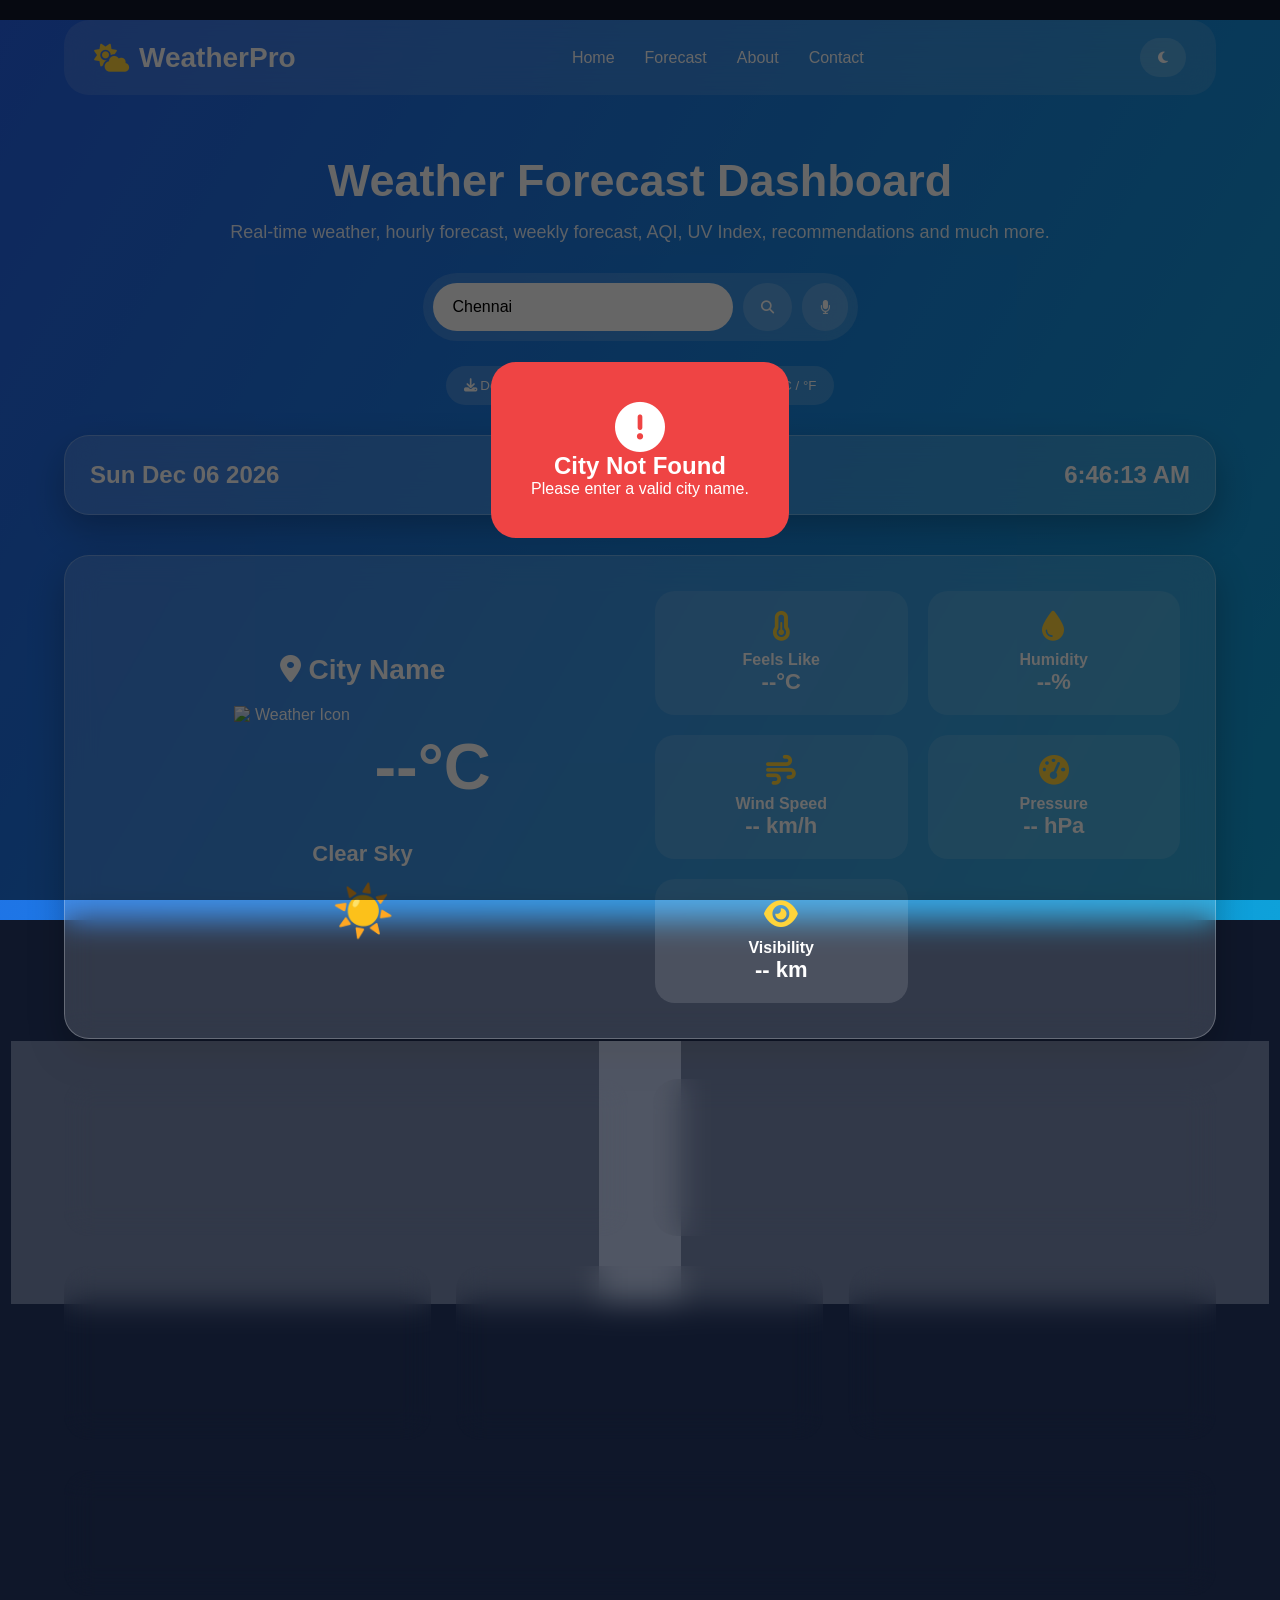
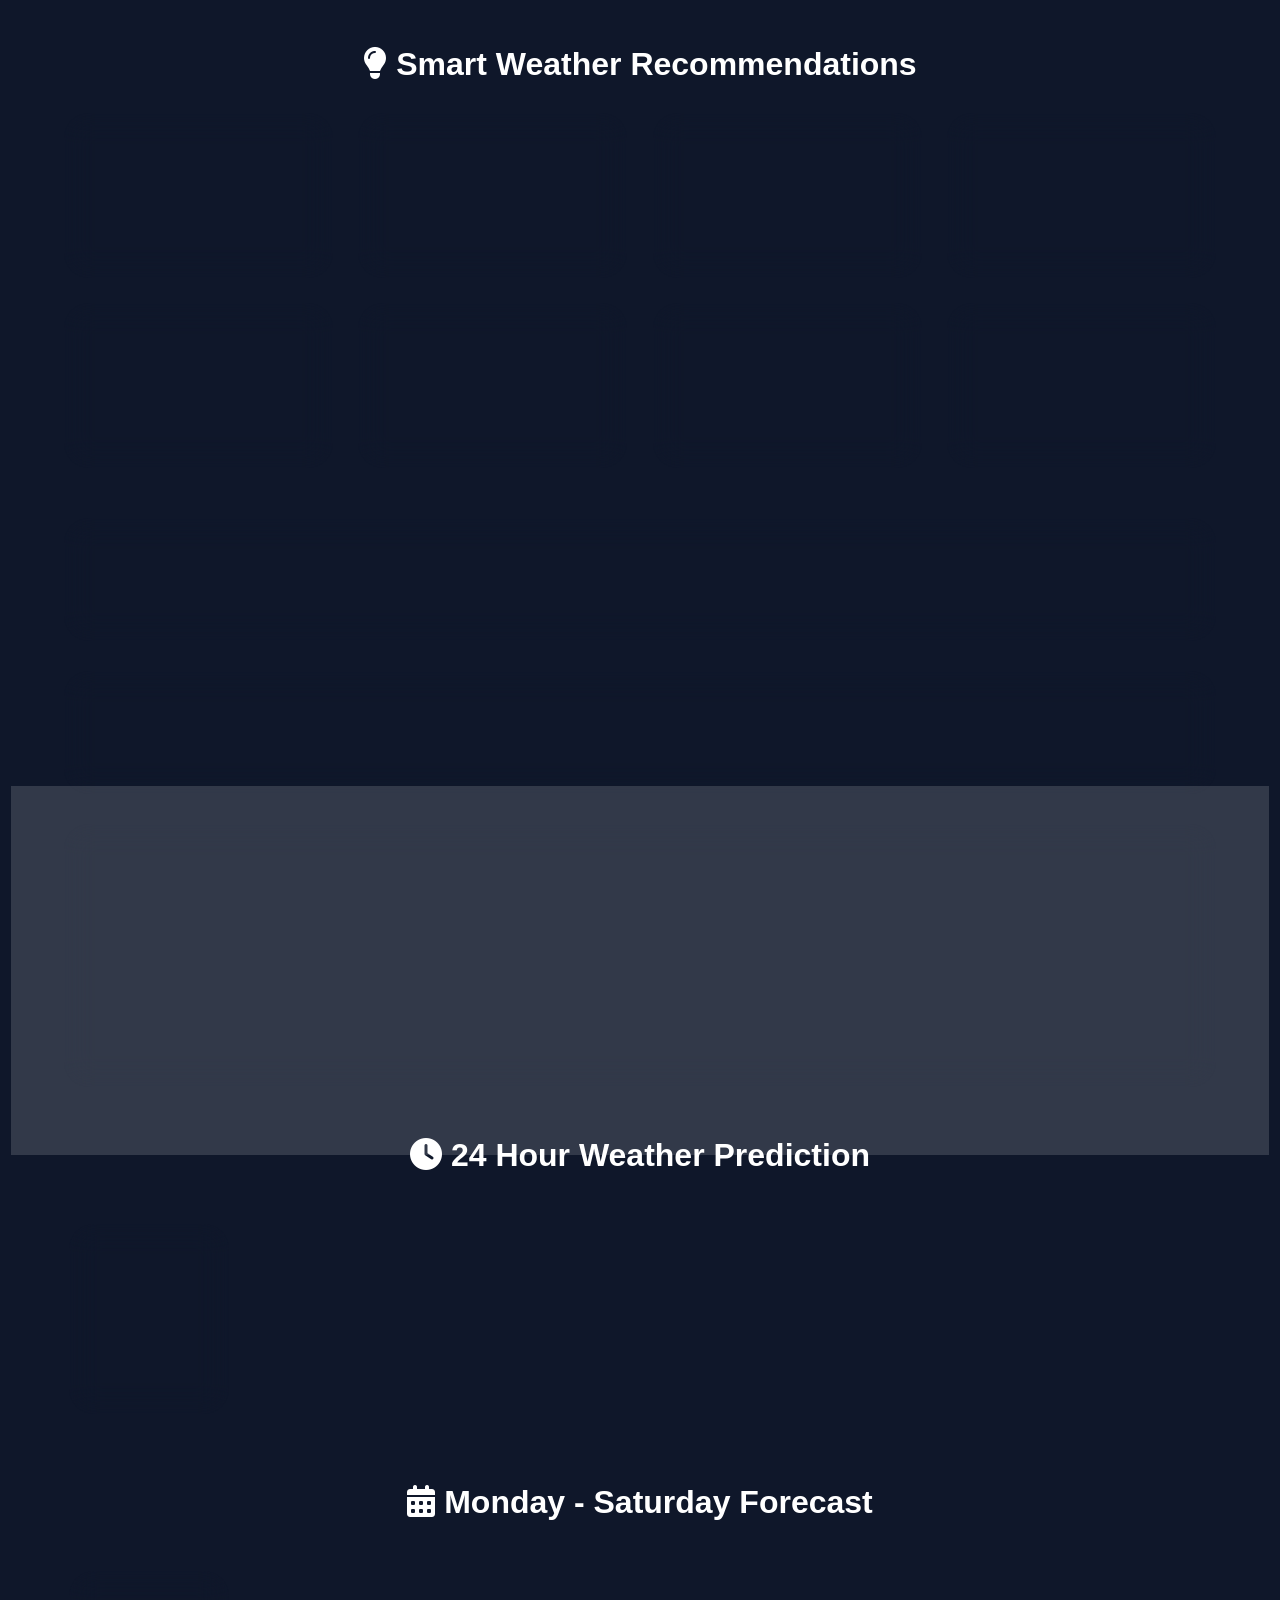
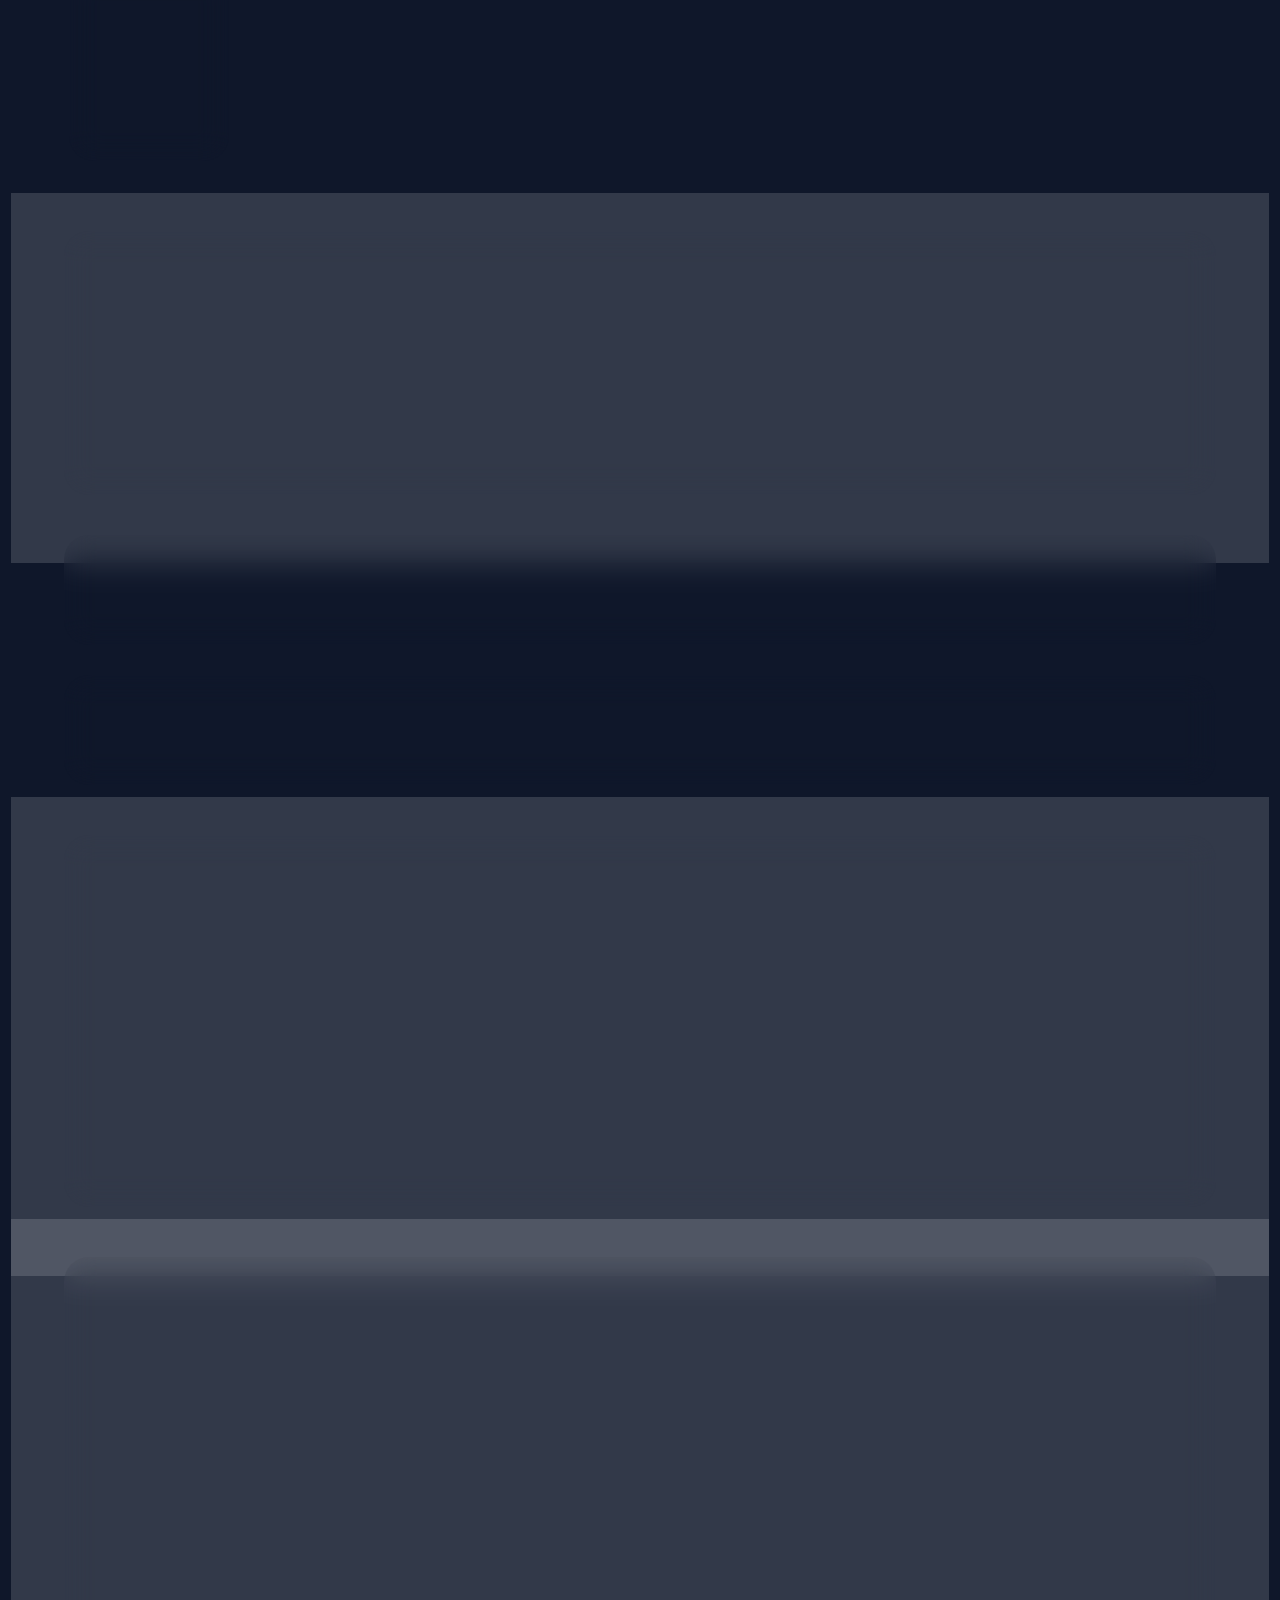
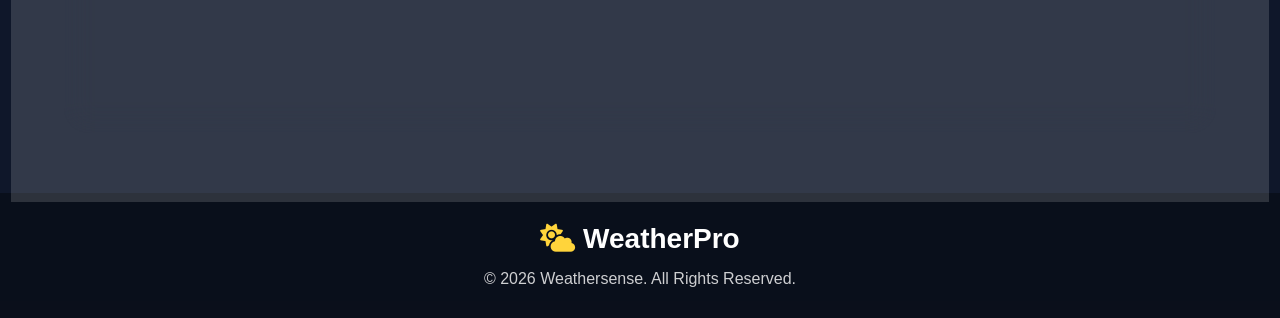
==== commit a40b6c89: "html completed" ====
--- a/index.html
+++ b/index.html
@@ -4,1017 +4,437 @@
     <meta charset="UTF-8">
     <meta name="viewport" content="width=device-width, initial-scale=1.0">
     <title>WeatherPro</title>
-
-    <link rel="stylesheet" href="style.css">
-
-    <!-- Google Font -->
+    <link rel="stylesheet" href="style.css">   
     <link href="https://fonts.googleapis.com/css2?family=Poppins:wght@300;400;500;600;700&display=swap" rel="stylesheet">
-
-    <!-- Font Awesome -->
     <link rel="stylesheet"
     href="https://cdnjs.cloudflare.com/ajax/libs/font-awesome/6.7.2/css/all.min.css">
-
 </head>
-
 <body>
-
-<!-- Animated Background -->
 <div class="background"></div>
-
-<!-- ================= NAVBAR ================= -->
-
 <nav class="navbar">
-
     <div class="logo">
         <i class="fa-solid fa-cloud-sun"></i>
         <span>WeatherPro</span>
     </div>
-
     <ul class="nav-links">
-
         <li><a href="#">Home</a></li>
-
         <li><a href="#forecast">Forecast</a></li>
-
         <li><a href="#about">About</a></li>
-
         <li><a href="#contact">Contact</a></li>
-
     </ul>
-
     <div class="nav-actions">
-
-        <!-- Dark Mode -->
-
         <button id="themeBtn" class="icon-btn">
-
             <i class="fa-solid fa-moon"></i>
-
         </button>
-
-    </div>
-
+    </div>
 </nav>
-
-<!-- ================= HERO ================= -->
-
 <section class="hero">
-
     <h1>
         Weather Forecast Dashboard
     </h1>
-
     <p>
         Real-time weather, hourly forecast, weekly forecast,
         AQI, UV Index, recommendations and much more.
     </p>
-
-</section>
-
-<!-- ================= SEARCH ================= -->
-
+</section>
 <section class="search-section">
-
     <div class="search-box">
-
         <input
             type="text"
             id="cityInput"
             placeholder="Search City...">
-
-        <!-- Search -->
-
         <button id="searchBtn" class="icon-btn">
-
             <i class="fa-solid fa-magnifying-glass"></i>
-
         </button>
-
-        <!-- Voice -->
-
         <button id="voiceBtn" class="icon-btn">
-
             <i class="fa-solid fa-microphone"></i>
-
         </button>
-
-    </div>
-
-</section>
-
-<!-- ================= ACTION BUTTONS ================= -->
-
+    </div>
+</section>
 <section class="action-buttons">
-
-    <!-- Download -->
-
     <button id="downloadBtn" class="action-btn">
-
         <i class="fa-solid fa-download"></i>
-
         Download Report
-
     </button>
-
-    <!-- Add to Favorite -->
-
     <button id="favoriteBtn" class="action-btn">
-
         <i class="fa-solid fa-heart"></i>
-
         Add Favorite
-
     </button>
-
-    <!-- Unit Switch -->
-
     <button id="unitBtn" class="action-btn">
-
         °C / °F
-
     </button>
-
-</section>
-
-<!-- ================= DATE & CLOCK ================= -->
-
+</section>
 <section class="time-section glass">
-
     <div>
-
         <h2 id="currentDate">
-
             Wednesday,
             August 5,
             2026
-
         </h2>
-
-    </div>
-
+    </div>
     <div>
-
         <h1 id="currentTime">
-
             12:00:00 PM
-
         </h1>
-
-    </div>
-
-</section>
-
-<!-- =====================================================
-     NEXT PART STARTS FROM CURRENT WEATHER CARD
-===================================================== -->
-<!-- ================= CURRENT WEATHER ================= -->
-
+    </div>
+</section>
 <section class="weather-container">
-
     <div class="weather-card glass">
-
         <div class="weather-left">
-
             <h2 id="cityName">
                 <i class="fa-solid fa-location-dot"></i>
                 City Name
             </h2>
-
             <div class="weather-main">
-
                 <img
                     id="weatherIcon"
                     src=""
                     alt="Weather Icon">
-
                 <h1 id="temperature">
                     --°C
                 </h1>
-
-            </div>
-
+            </div>
             <h3 id="description">
                 Clear Sky
             </h3>
-
             <h1 id="weatherEmoji">
                 ☀️
             </h1>
-
-        </div>
-
+        </div>
         <div class="weather-right">
-
             <div class="info-card">
                 <i class="fa-solid fa-temperature-half"></i>
                 <h4>Feels Like</h4>
                 <p id="feelsLike">--°C</p>
             </div>
-
             <div class="info-card">
                 <i class="fa-solid fa-droplet"></i>
                 <h4>Humidity</h4>
                 <p id="humidity">--%</p>
             </div>
-
             <div class="info-card">
                 <i class="fa-solid fa-wind"></i>
                 <h4>Wind Speed</h4>
                 <p id="wind">-- km/h</p>
             </div>
-
             <div class="info-card">
                 <i class="fa-solid fa-gauge-high"></i>
                 <h4>Pressure</h4>
                 <p id="pressure">-- hPa</p>
             </div>
-
             <div class="info-card">
                 <i class="fa-solid fa-eye"></i>
                 <h4>Visibility</h4>
                 <p id="visibility">-- km</p>
             </div>
-
-        </div>
-
-    </div>
-
-</section>
-
-<!-- ================= SUNRISE / SUNSET ================= -->
-
+        </div>
+    </div>
+</section>
 <section class="sun-section">
-
     <div class="sun-card glass">
-
         <i class="fa-solid fa-sun"></i>
-
         <h2>Sunrise</h2>
-
         <h3 id="sunrise">
             --:--
         </h3>
-
-    </div>
-
+    </div>
     <div class="sun-card glass">
-
         <i class="fa-solid fa-moon"></i>
-
         <h2>Sunset</h2>
-
         <h3 id="sunset">
             --:--
         </h3>
-
-    </div>
-
-</section>
-
-<!-- ================= AIR QUALITY ================= -->
-
+    </div>
+</section>
 <section class="aqi-section">
-
     <div class="glass mini-card">
-
         <i class="fa-solid fa-leaf"></i>
-
         <h3>Air Quality Index</h3>
-
         <h2 id="aqi">
             --
         </h2>
-
-    </div>
-
+    </div>
     <div class="glass mini-card">
-
         <i class="fa-solid fa-sun"></i>
-
         <h3>UV Index</h3>
-
         <h2 id="uv">
             --
         </h2>
-
-    </div>
-
+    </div>
     <div class="glass mini-card">
-
         <i class="fa-solid fa-face-smile"></i>
-
         <h3>Comfort Score</h3>
-
         <h2 id="comfort">
             --
         </h2>
-
-    </div>
-
-</section>
-
-<!-- ================= WEATHER STATUS ================= -->
-
+    </div>
+</section>
 <section class="status-section">
-
     <div class="glass status-card">
-
         <h2>Current Weather Status</h2>
-
         <p id="weatherStatus">
-
             Loading weather...
-
         </p>
-
-    </div>
-
-</section>
-
-<!-- =========================================================
-    PART 1C STARTS HERE
-    - Clothing Recommendation
-    - Travel Recommendation
-    - Health Advice
-    - Exercise Recommendation
-    - Driving Advice
-    - Farming Advice
-    - Laundry Advice
-========================================================= -->
-<!-- ================= RECOMMENDATIONS ================= -->
-
+    </div>
+</section>
 <section class="recommendation-section">
-
     <h2 class="section-title">
         <i class="fa-solid fa-lightbulb"></i>
         Smart Weather Recommendations
     </h2>
-
     <div class="recommendation-grid">
-
-        <!-- Clothing -->
-
-        <div class="recommend-card glass">
-
+        <div class="recommend-card glass">
             <i class="fa-solid fa-shirt"></i>
-
             <h3>Clothing</h3>
-
             <p id="clothingAdvice">
                 Loading recommendation...
             </p>
-
-        </div>
-
-        <!-- Travel -->
-
-        <div class="recommend-card glass">
-
+        </div>
+        <div class="recommend-card glass">
             <i class="fa-solid fa-plane"></i>
-
             <h3>Travel</h3>
-
             <p id="travelAdvice">
                 Loading recommendation...
             </p>
-
-        </div>
-
-        <!-- Health -->
-
-        <div class="recommend-card glass">
-
+        </div>
+        <div class="recommend-card glass">
             <i class="fa-solid fa-heart-pulse"></i>
-
             <h3>Health</h3>
-
             <p id="healthAdvice">
                 Loading recommendation...
             </p>
-
-        </div>
-
-        <!-- Exercise -->
-
-        <div class="recommend-card glass">
-
+        </div>
+        <div class="recommend-card glass">
             <i class="fa-solid fa-person-running"></i>
-
             <h3>Exercise</h3>
-
             <p id="exerciseAdvice">
                 Loading recommendation...
             </p>
-
-        </div>
-
-        <!-- Driving -->
-
-        <div class="recommend-card glass">
-
+        </div>
+        <div class="recommend-card glass">
             <i class="fa-solid fa-car"></i>
-
             <h3>Driving</h3>
-
             <p id="drivingAdvice">
                 Loading recommendation...
             </p>
-
-        </div>
-
-        <!-- Farming -->
-
-        <div class="recommend-card glass">
-
+        </div>
+        <div class="recommend-card glass">
             <i class="fa-solid fa-seedling"></i>
-
             <h3>Farming</h3>
-
             <p id="farmingAdvice">
                 Loading recommendation...
             </p>
-
-        </div>
-
-        <!-- Laundry -->
-
-        <div class="recommend-card glass">
-
+        </div>
+        <div class="recommend-card glass">
             <i class="fa-solid fa-soap"></i>
-
             <h3>Laundry</h3>
-
             <p id="laundryAdvice">
                 Loading recommendation...
             </p>
-
-        </div>
-
-        <!-- Comfort -->
-
-        <div class="recommend-card glass">
-
+        </div>
+        <div class="recommend-card glass">
             <i class="fa-solid fa-face-smile"></i>
-
             <h3>Comfort</h3>
-
             <p id="comfortAdvice">
                 Loading recommendation...
             </p>
-
-        </div>
-
-    </div>
-
-</section>
-
-<!-- ================= WEATHER FACT ================= -->
-
+        </div>
+    </div>
+</section>
 <section class="weather-fact glass">
-
     <h2>
         <i class="fa-solid fa-cloud-sun"></i>
         Weather Fact
     </h2>
-
     <p id="weatherFact">
         Interesting weather facts will appear here.
     </p>
-
-</section>
-
-<!-- ================= WEATHER ALERT ================= -->
-
+</section>
 <section class="weather-alert glass">
-
-    <h2>
-
+    <h2>
         <i class="fa-solid fa-triangle-exclamation"></i>
-
         Weather Alert
-
-    </h2>
-
+    </h2>
     <p id="weatherAlert">
-
         No weather alerts.
-
     </p>
-
-</section>
-
-<!-- ================= WEATHER EMOJI ================= -->
-
+</section>
 <section class="emoji-section">
-
     <div class="glass emoji-card">
-
         <h2>Today's Weather Mood</h2>
-
         <h1 id="bigEmoji">
             🌤️
         </h1>
-
         <p id="emojiText">
             Pleasant weather today!
         </p>
-
-    </div>
-
-</section>
-
-<!-- ======================================================
-     PART 1D STARTS HERE
-     - 24-Hour Forecast
-     - Monday–Saturday Forecast
-     - Weather Chart
-     - Search History
-     - Favorite Cities
-====================================================== -->
-<!-- ================= 24 HOUR FORECAST ================= -->
-
+    </div>
+</section>
 <section id="forecast" class="forecast-section">
-
     <h2 class="section-title">
         <i class="fa-solid fa-clock"></i>
         24 Hour Weather Prediction
     </h2>
-
-
     <div id="hourlyForecast" class="hourly-container">
-
-
-        <!-- JavaScript will create hourly cards here -->
-
-
         <div class="hour-card glass">
-
             <h3>12 PM</h3>
-
             <i class="fa-solid fa-cloud-sun"></i>
-
             <h2>
                 30°C
             </h2>
-
             <p>
                 Sunny
             </p>
-
-        </div>
-
-
-    </div>
-
-</section>
-
-
-
-<!-- ================= WEEKLY FORECAST ================= -->
-
-
+        </div>
+    </div>
+</section>
 <section class="weekly-section">
-
-
     <h2 class="section-title">
-
         <i class="fa-solid fa-calendar-days"></i>
-
         Monday - Saturday Forecast
-
-    </h2>
-
-
-
+    </h2>
     <div id="weeklyForecast" class="weekly-container">
-
-
-        <!-- JavaScript will create forecast cards -->
-
-
         <div class="day-card glass">
-
-
             <h3>
                 Monday
             </h3>
-
-
             <i class="fa-solid fa-cloud"></i>
-
-
             <h2>
                 29°C
             </h2>
-
-
             <p>
                 Cloudy
             </p>
-
-
-        </div>
-
-
-
-    </div>
-
-
-</section>
-
-
-
-
-<!-- ================= WEATHER CHART ================= -->
-
-
+        </div>
+    </div>
+</section>
 <section class="chart-section glass">
-
-
-    <h2>
-
+    <h2>
         <i class="fa-solid fa-chart-line"></i>
-
         Temperature Chart
-
-    </h2>
-
-
-
+    </h2>
     <canvas id="weatherChart"></canvas>
-
-
-
-</section>
-
-
-
-
-
-<!-- ================= SEARCH HISTORY ================= -->
-
-
+</section>
 <section class="history-section glass">
-
-
-    <h2>
-
+    <h2>
         <i class="fa-solid fa-clock-rotate-left"></i>
-
         Recent Searches
-
-    </h2>
-
-
-
+    </h2>
     <ul id="historyList">
-
-
         <li>
             No recent searches
         </li>
-
-
     </ul>
-
-
-</section>
-
-
-
-
-
-<!-- ================= FAVORITE CITIES ================= -->
-
-
+</section>
 <section class="favorite-section glass">
-
-
-    <h2>
-
+    <h2>
         <i class="fa-solid fa-star"></i>
-
         Favorite Cities
-
-    </h2>
-
-
-
+    </h2>
     <ul id="favoriteList">
-
-
         <li>
             No favorite cities
         </li>
-
-
     </ul>
-
-
-
-</section>
-
-
-
-
-
-<!-- ================= LOADING SCREEN ================= -->
-
-
+</section>
 <div id="loading">
-
-
     <div class="spinner">
-
-
-    </div>
-
-
+    </div>
     <h3>
         Loading Weather...
     </h3>
-
-
 </div>
-
-
-
-
-
-<!-- ================= ERROR MESSAGE ================= -->
-
-
 <div id="errorBox">
-
-
     <div class="error-card">
-
-
         <i class="fa-solid fa-circle-exclamation"></i>
-
-
         <h2>
             City Not Found
         </h2>
-
-
         <p>
             Please enter a valid city name.
         </p>
-
-
-    </div>
-
-
+    </div>
 </div>
-
-
-
-
-
-<!-- ======================================================
-     PART 1E STARTS HERE
-
-     - About Section
-     - Contact Section
-     - Footer
-     - Social Links
-     - Closing HTML
-
-====================================================== -->
-<!-- ================= ABOUT SECTION ================= -->
-
 <section id="about" class="about-section glass">
-
-    <h2>
-
+    <h2>
         <i class="fa-solid fa-circle-info"></i>
-
         About WeatherPro
-
-    </h2>
-
-
+    </h2>
     <p>
-
         WeatherPro is a modern weather forecasting dashboard
         created using HTML, CSS and JavaScript.
 
         It provides real-time weather information,
         hourly prediction, weekly forecast,
         air quality details and smart weather recommendations.
-
     </p>
-
-
     <div class="about-features">
-
-
         <div>
-
             <i class="fa-solid fa-cloud-sun"></i>
-
             <h3>
                 Live Weather
             </h3>
-
             <p>
                 Real-time weather updates.
             </p>
 
         </div>
-
-
-
         <div>
-
             <i class="fa-solid fa-chart-line"></i>
-
             <h3>
                 Forecast
             </h3>
-
             <p>
                 Hourly and weekly prediction.
             </p>
 
         </div>
-
-
-
         <div>
-
             <i class="fa-solid fa-brain"></i>
-
             <h3>
                 Smart Advice
             </h3>
-
             <p>
                 AI-style weather recommendations.
             </p>
-
-        </div>
-
-
-
-    </div>
-
-
-</section>
-
-
-
-
-
-<!-- ================= CONTACT SECTION ================= 
-
-
+        </div>
+    </div>
+</section>
 <section id="contact" class="contact-section glass">
-
-
-    <h2>
-
+    <h2>
         <i class="fa-solid fa-envelope"></i>
-
         Contact Us
-
-    </h2>
-
-
-
+    </h2>
     <form id="contactForm">
-
 
         <input
         type="text"
         placeholder="Your Name"
         id="contactName">
-
-
-
         <input
         type="email"
         placeholder="Your Email"
         id="contactEmail">
-
-
-
         <textarea
         placeholder="Your Message"
         id="contactMessage"></textarea>
-
-
-
         <button type="submit">
-
             <i class="fa-solid fa-paper-plane"></i>
-
             Send Message
-
         </button>
-
-
-
     </form>
-
-
-
-</section>-->
-
-
-
-
-
-<!-- ================= FOOTER ================= 
-
-
+</section>
 <footer class="footer">
-
-
     <div class="footer-logo">
-
-
         <i class="fa-solid fa-cloud-sun"></i>
-
         WeatherPro
-
-
-    </div>
-
-
-
-
+    </div>
     <p>
-
-        © 2026 WeatherPro.
+        © 2026 Weathersense.
         All Rights Reserved.
-
     </p>
-
-
-
-
-    <div class="social-links">
-
-
-        <a href="#">
-
-            <i class="fa-brands fa-github"></i>
-
-        </a>
-
-
-
-        <a href="#">
-
-            <i class="fa-brands fa-linkedin"></i>
-
-        </a>
-
-
-
-        <a href="#">
-
-            <i class="fa-brands fa-twitter"></i>
-
-        </a>
-
-
-
-        <a href="#">
-
-            <i class="fa-brands fa-instagram"></i>
-
-        </a>
-
-
-
-    </div>
-
-
-
-</footer-->
-
-
-
-
-
-<!-- ================= JAVASCRIPT LIBRARIES ================= -->
-
-
-<!-- Chart Library -->
-
+</footer>
 <script src="https://cdn.jsdelivr.net/npm/chart.js"></script>
-
-
-
-<!-- Main JavaScript -->
-
 <script src="script.js"></script>
-
-
-
 </body>
-
 </html>
--- a/style.css
+++ b/style.css
@@ -1,15 +1,13 @@
-/* =========================
-   GLOBAL RESET
-========================= */
-
 *{
     margin:0;
     padding:0;
     box-sizing:border-box;
-    font-family:
-    "Segoe UI",
-    Arial,
-    sans-serif;
+    font-family:'Poppins',sans-serif;
+}
+
+
+html{
+    scroll-behavior:smooth;
 }
 
 
@@ -19,244 +17,2284 @@
 
     color:white;
 
+    overflow-x:hidden;
+
+    background:#0f172a;
+
+}
+
+
+
+/* ===============================
+   ANIMATED BACKGROUND
+================================ */
+
+
+.background{
+
+    position:fixed;
+
+    width:100%;
+
+    height:100%;
+
+    z-index:-1;
+
+
+    background:
+
+    linear-gradient(
+        120deg,
+        #2563eb,
+        #06b6d4,
+        #7c3aed,
+        #ec4899
+    );
+
+
+    background-size:400% 400%;
+
+    animation:gradientMove 15s ease infinite;
+
+}
+
+
+
+@keyframes gradientMove{
+
+    0%{
+
+        background-position:0% 50%;
+
+    }
+
+
+    50%{
+
+        background-position:100% 50%;
+
+    }
+
+
+    100%{
+
+        background-position:0% 50%;
+
+    }
+
+}
+
+
+
+
+/* ===============================
+   GLASS EFFECT
+================================ */
+
+
+.glass{
+
+    background:
+
+    rgba(255,255,255,0.15);
+
+
+    backdrop-filter:
+
+    blur(15px);
+
+
+    -webkit-backdrop-filter:
+
+    blur(15px);
+
+
+    border:
+
+    1px solid rgba(255,255,255,0.25);
+
+
+    box-shadow:
+
+    0 15px 35px rgba(0,0,0,0.25);
+
+
+    border-radius:25px;
+
+
+}
+
+
+
+
+
+/* ===============================
+   NAVBAR
+================================ */
+
+
+.navbar{
+
+    width:90%;
+
+    margin:20px auto;
+
+    padding:18px 30px;
+
+
     display:flex;
 
+    align-items:center;
+
+    justify-content:space-between;
+
+
+    background:
+
+    rgba(255,255,255,0.12);
+
+
+    backdrop-filter:blur(15px);
+
+
+    border-radius:25px;
+
+
+}
+
+
+
+.logo{
+
+    font-size:28px;
+
+    font-weight:700;
+
+
+    display:flex;
+
+    gap:10px;
+
+    align-items:center;
+
+
+    color:#fff;
+
+}
+
+
+
+.logo i{
+
+    color:#ffd43b;
+
+}
+
+
+
+
+
+.nav-links{
+
+    display:flex;
+
+    gap:30px;
+
+    list-style:none;
+
+}
+
+
+
+.nav-links a{
+
+    color:white;
+
+    text-decoration:none;
+
+    font-weight:500;
+
+
+    transition:.3s;
+
+}
+
+
+
+.nav-links a:hover{
+
+    color:#ffd43b;
+
+}
+
+
+
+
+.nav-actions{
+
+    display:flex;
+
+    gap:10px;
+
+}
+
+
+
+
+
+/* ===============================
+   BUTTONS
+================================ */
+
+
+.icon-btn,
+.action-btn{
+
+
+    border:none;
+
+    cursor:pointer;
+
+
+    color:white;
+
+
+    background:
+
+    rgba(255,255,255,.18);
+
+
+    padding:12px 18px;
+
+
+    border-radius:50px;
+
+
+    transition:.3s;
+
+
+}
+
+
+
+.icon-btn:hover,
+.action-btn:hover{
+
+
+    transform:translateY(-5px);
+
+
+    background:#ffd43b;
+
+
+    color:#111;
+
+
+}
+
+
+
+
+
+/* ===============================
+   HERO
+================================ */
+
+
+.hero{
+
+    width:90%;
+
+    margin:60px auto 30px;
+
+    text-align:center;
+
+
+}
+
+
+
+.hero h1{
+
+
+    font-size:45px;
+
+    margin-bottom:15px;
+
+
+}
+
+
+
+.hero p{
+
+
+    font-size:18px;
+
+    opacity:.9;
+
+
+}
+
+
+
+
+/* ===============================
+   SEARCH
+================================ */
+
+
+.search-section{
+
+
+    width:90%;
+
+    margin:auto;
+
+    display:flex;
+
     justify-content:center;
 
+
+}
+
+
+
+.search-box{
+
+
+    display:flex;
+
+    gap:10px;
+
+
+    padding:10px;
+
+
+    border-radius:50px;
+
+
+    background:
+
+    rgba(255,255,255,.15);
+
+
+    backdrop-filter:blur(15px);
+
+
+}
+
+
+
+.search-box input{
+
+
+    width:300px;
+
+
+    border:none;
+
+    outline:none;
+
+
+    padding:15px 20px;
+
+
+    border-radius:40px;
+
+
+    font-size:16px;
+
+
+}
+
+
+
+
+/* ===============================
+   ACTION BUTTONS
+================================ */
+
+
+.action-buttons{
+
+
+    margin:25px auto;
+
+
+    display:flex;
+
+
+    justify-content:center;
+
+
+    flex-wrap:wrap;
+
+
+    gap:15px;
+
+
+}
+
+
+
+
+
+/* ===============================
+   TIME CARD
+================================ */
+
+
+.time-section{
+
+
+    width:90%;
+
+
+    margin:30px auto;
+
+
+    padding:25px;
+
+
+    display:flex;
+
+
+    justify-content:space-between;
+
+
+    align-items:center;
+
+
+}
+
+
+
+
+
+.currentDate{
+
+    font-size:20px;
+
+}
+
+
+
+.currentTime{
+
+    font-size:40px;
+
+}
+
+
+/* ===============================
+   CURRENT WEATHER SECTION
+================================ */
+
+
+.weather-container{
+
+    width:90%;
+
+    margin:40px auto;
+
+}
+
+
+
+.weather-card{
+
+    padding:35px;
+
+    display:flex;
+
+    justify-content:space-between;
+
+    gap:30px;
+
+    align-items:center;
+
+}
+
+
+
+.weather-left{
+
+    text-align:center;
+
+    flex:1;
+
+}
+
+
+
+.weather-left h2{
+
+    font-size:28px;
+
+    margin-bottom:20px;
+
+}
+
+
+
+.weather-main{
+
+    display:flex;
+
+    align-items:center;
+
+    justify-content:center;
+
+    gap:20px;
+
+}
+
+
+
+.weather-main img{
+
+    width:120px;
+
+    height:120px;
+
+    animation:floatIcon 4s infinite ease-in-out;
+
+}
+
+
+
+@keyframes floatIcon{
+
+
+    0%,100%{
+
+        transform:translateY(0);
+
+    }
+
+
+    50%{
+
+        transform:translateY(-15px);
+
+    }
+
+
+}
+
+
+
+#temperature{
+
+
+    font-size:65px;
+
+    font-weight:700;
+
+
+}
+
+
+
+#description{
+
+
+    font-size:22px;
+
+    margin-top:15px;
+
+}
+
+
+
+#weatherEmoji{
+
+    font-size:50px;
+
+    margin-top:15px;
+
+}
+
+
+
+
+
+/* ===============================
+   WEATHER INFO GRID
+================================ */
+
+
+.weather-right{
+
+
+    flex:1;
+
+
+    display:grid;
+
+
+    grid-template-columns:repeat(2,1fr);
+
+
+    gap:20px;
+
+
+}
+
+
+
+.info-card{
+
+
     padding:20px;
 
-    overflow-x:hidden;
+
+    text-align:center;
+
+
+    border-radius:20px;
+
 
     background:
-    linear-gradient(
-        135deg,
-        #0f2027,
-        #203a43,
-        #2c5364
-    );
-
-    transition:.5s;
-
-}
-
-
-
-/* =========================
-   BACKGROUND ANIMATION
-========================= */
-
-
-.weather-bg{
+
+    rgba(255,255,255,.12);
+
+
+    transition:.4s;
+
+
+}
+
+
+
+.info-card i{
+
+
+    font-size:30px;
+
+
+    color:#ffd43b;
+
+
+    margin-bottom:10px;
+
+
+}
+
+
+
+.info-card h4{
+
+
+    font-size:16px;
+
+}
+
+
+
+.info-card p{
+
+
+    font-size:22px;
+
+    font-weight:600;
+
+
+}
+
+
+
+.info-card:hover{
+
+
+    transform:translateY(-10px);
+
+
+    background:
+
+    rgba(255,255,255,.30);
+
+
+    color:#ffd43b;
+
+
+}
+
+
+
+
+
+/* ===============================
+   SUNRISE SUNSET
+================================ */
+
+
+.sun-section{
+
+
+    width:90%;
+
+
+    margin:30px auto;
+
+
+    display:grid;
+
+
+    grid-template-columns:repeat(2,1fr);
+
+
+    gap:25px;
+
+
+}
+
+
+
+.sun-card{
+
+
+    padding:30px;
+
+
+    text-align:center;
+
+
+    transition:.4s;
+
+
+}
+
+
+
+.sun-card i{
+
+
+    font-size:45px;
+
+
+    color:#ffd43b;
+
+
+}
+
+
+
+.sun-card:hover{
+
+
+    transform:scale(1.05);
+
+
+}
+
+
+
+
+/* ===============================
+   AQI SECTION
+================================ */
+
+
+.aqi-section{
+
+
+    width:90%;
+
+
+    margin:30px auto;
+
+
+    display:grid;
+
+
+    grid-template-columns:repeat(3,1fr);
+
+
+    gap:25px;
+
+
+}
+
+
+
+.mini-card{
+
+
+    padding:30px;
+
+
+    text-align:center;
+
+
+    transition:.4s;
+
+
+}
+
+
+
+.mini-card i{
+
+
+    font-size:35px;
+
+
+    color:#22c55e;
+
+
+    margin-bottom:15px;
+
+
+}
+
+
+
+.mini-card h2{
+
+
+    font-size:35px;
+
+
+}
+
+
+
+.mini-card:hover{
+
+
+    transform:translateY(-10px);
+
+
+    background:
+
+    rgba(255,255,255,.35);
+
+
+}
+
+
+
+
+
+/* ===============================
+   WEATHER STATUS
+================================ */
+
+
+.status-section{
+
+
+    width:90%;
+
+
+    margin:30px auto;
+
+
+}
+
+
+
+.status-card{
+
+
+    padding:30px;
+
+
+    text-align:center;
+
+
+}
+
+
+
+.status-card h2{
+
+
+    margin-bottom:15px;
+
+
+}
+
+
+
+.status-card p{
+
+
+    font-size:18px;
+
+
+}
+
+
+
+
+
+
+/* ===============================
+   RESPONSIVE WEATHER
+================================ */
+
+
+@media(max-width:900px){
+
+
+.weather-card{
+
+
+    flex-direction:column;
+
+
+}
+
+
+
+.weather-right{
+
+
+    width:100%;
+
+
+}
+
+
+
+.aqi-section{
+
+
+    grid-template-columns:1fr;
+
+
+}
+
+
+
+.sun-section{
+
+
+    grid-template-columns:1fr;
+
+
+}
+
+
+
+}
+
+
+
+@media(max-width:500px){
+
+
+
+#temperature{
+
+
+    font-size:45px;
+
+
+}
+
+
+
+.weather-right{
+
+
+    grid-template-columns:1fr;
+
+
+}
+
+
+
+.weather-main img{
+
+
+    width:90px;
+
+
+}
+
+
+
+}
+
+
+
+/* ===============================
+   RECOMMENDATION SECTION
+================================ */
+
+
+.recommendation-section{
+
+    width:90%;
+
+    margin:50px auto;
+
+}
+
+
+
+.section-title{
+
+
+    text-align:center;
+
+    font-size:32px;
+
+    margin-bottom:30px;
+
+
+}
+
+
+
+.recommendation-grid{
+
+
+    display:grid;
+
+
+    grid-template-columns:repeat(4,1fr);
+
+
+    gap:25px;
+
+
+}
+
+
+
+.recommend-card{
+
+
+    padding:25px;
+
+
+    text-align:center;
+
+
+    transition:.4s;
+
+
+}
+
+
+
+.recommend-card i{
+
+
+    font-size:40px;
+
+
+    color:#ffd43b;
+
+
+    margin-bottom:15px;
+
+
+}
+
+
+
+.recommend-card h3{
+
+
+    margin-bottom:12px;
+
+
+}
+
+
+
+.recommend-card p{
+
+
+    font-size:15px;
+
+
+    line-height:1.6;
+
+
+}
+
+
+
+.recommend-card:hover{
+
+
+    transform:translateY(-12px) scale(1.03);
+
+
+    background:
+
+    rgba(255,255,255,.35);
+
+
+    color:#ffd43b;
+
+
+}
+
+
+
+
+
+
+/* ===============================
+   WEATHER FACT
+================================ */
+
+
+.weather-fact,
+.weather-alert{
+
+
+    width:90%;
+
+
+    margin:30px auto;
+
+
+    padding:30px;
+
+
+    text-align:center;
+
+
+}
+
+
+
+.weather-fact h2,
+.weather-alert h2{
+
+
+    margin-bottom:15px;
+
+
+}
+
+
+
+.weather-alert{
+
+
+    border-left:6px solid #ef4444;
+
+
+}
+
+
+
+
+
+/* ===============================
+   EMOJI SECTION
+================================ */
+
+
+.emoji-section{
+
+
+    width:90%;
+
+
+    margin:30px auto;
+
+
+}
+
+
+
+.emoji-card{
+
+
+    padding:35px;
+
+
+    text-align:center;
+
+
+}
+
+
+
+#bigEmoji{
+
+
+    font-size:90px;
+
+
+    margin:20px;
+
+
+}
+
+
+
+
+/* ===============================
+   FORECAST SECTION
+================================ */
+
+
+.forecast-section,
+.weekly-section{
+
+
+    width:90%;
+
+
+    margin:50px auto;
+
+
+}
+
+
+
+
+.hourly-container,
+.weekly-container{
+
+
+    display:flex;
+
+
+    gap:20px;
+
+
+    overflow-x:auto;
+
+
+    padding:20px 5px;
+
+
+}
+
+
+
+
+
+.hour-card,
+.day-card{
+
+
+    min-width:160px;
+
+
+    padding:25px;
+
+
+    text-align:center;
+
+
+    transition:.3s;
+
+
+}
+
+
+
+
+.hour-card i,
+.day-card i{
+
+
+    font-size:40px;
+
+
+    color:#ffd43b;
+
+
+    margin:15px;
+
+
+}
+
+
+
+.hour-card:hover,
+.day-card:hover{
+
+
+    transform:translateY(-10px);
+
+
+    background:
+
+    rgba(255,255,255,.35);
+
+
+}
+
+
+
+
+
+
+/* ===============================
+   CHART SECTION
+================================ */
+
+
+.chart-section{
+
+
+    width:90%;
+
+
+    margin:40px auto;
+
+
+    padding:30px;
+
+
+}
+
+
+
+.chart-section h2{
+
+
+    text-align:center;
+
+
+    margin-bottom:20px;
+
+
+}
+
+
+
+#weatherChart{
+
+
+    max-height:400px;
+
+
+}
+
+
+
+
+
+/* ===============================
+   HISTORY SECTION
+================================ */
+
+
+.history-section,
+.favorite-section{
+
+
+    width:90%;
+
+
+    margin:30px auto;
+
+
+    padding:30px;
+
+
+}
+
+
+
+.history-section ul,
+.favorite-section ul{
+
+
+    list-style:none;
+
+
+    margin-top:20px;
+
+
+}
+
+
+
+.history-section li,
+.favorite-section li{
+
+
+    padding:15px;
+
+
+    margin:10px 0;
+
+
+    border-radius:15px;
+
+
+    background:
+
+    rgba(255,255,255,.15);
+
+
+    cursor:pointer;
+
+
+    transition:.3s;
+
+
+}
+
+
+
+.history-section li:hover,
+.favorite-section li:hover{
+
+
+    background:#ffd43b;
+
+
+    color:#111;
+
+
+}
+
+
+
+
+
+
+
+/* ===============================
+   LOADING SCREEN
+================================ */
+
+
+#loading{
+
 
     position:fixed;
 
+
     inset:0;
 
+
+    display:none;
+
+
+    align-items:center;
+
+
+    justify-content:center;
+
+
+    flex-direction:column;
+
+
+    background:
+
+    rgba(0,0,0,.65);
+
+
+    z-index:999;
+
+
+}
+
+
+
+.spinner{
+
+
+    width:70px;
+
+
+    height:70px;
+
+
+    border-radius:50%;
+
+
+    border:8px solid white;
+
+
+    border-top-color:#38bdf8;
+
+
+    animation:spin 1s linear infinite;
+
+
+}
+
+
+
+@keyframes spin{
+
+
+    to{
+
+        transform:rotate(360deg);
+
+    }
+
+
+}
+
+
+
+
+
+/* ===============================
+   ERROR BOX
+================================ */
+
+
+#errorBox{
+
+
+    position:fixed;
+
+
+    inset:0;
+
+
+    display:none;
+
+
+    align-items:center;
+
+
+    justify-content:center;
+
+
+    background:
+
+    rgba(0,0,0,.6);
+
+
+    z-index:999;
+
+
+}
+
+
+
+.error-card{
+
+
+    padding:40px;
+
+
+    background:#ef4444;
+
+
+    border-radius:25px;
+
+
+    text-align:center;
+
+
+    animation:errorMove .5s;
+
+
+}
+
+
+
+.error-card i{
+
+
+    font-size:50px;
+
+
+}
+
+
+
+@keyframes errorMove{
+
+
+    0%{
+
+        transform:scale(.5);
+
+    }
+
+
+    100%{
+
+        transform:scale(1);
+
+    }
+
+
+}
+
+
+
+
+/* ===============================
+   MOBILE FORECAST
+================================ */
+
+
+@media(max-width:900px){
+
+
+.recommendation-grid{
+
+
+    grid-template-columns:repeat(2,1fr);
+
+
+}
+
+
+}
+
+
+
+@media(max-width:500px){
+
+
+.recommendation-grid{
+
+
+    grid-template-columns:1fr;
+
+
+}
+
+
+
+.section-title{
+
+
+    font-size:24px;
+
+
+}
+
+
+}
+
+
+
+/* ===============================
+   ABOUT SECTION
+================================ */
+
+
+.about-section{
+
+
+    width:90%;
+
+
+    margin:50px auto;
+
+
+    padding:35px;
+
+
+    text-align:center;
+
+
+}
+
+
+
+.about-section h2{
+
+
+    font-size:32px;
+
+
+    margin-bottom:20px;
+
+
+}
+
+
+
+.about-section p{
+
+
+    line-height:1.8;
+
+
+}
+
+
+
+.about-features{
+
+
+    margin-top:30px;
+
+
+    display:grid;
+
+
+    grid-template-columns:repeat(3,1fr);
+
+
+    gap:25px;
+
+
+}
+
+
+
+.about-features div{
+
+
+    padding:25px;
+
+
+    border-radius:20px;
+
+
+    background:
+
+    rgba(255,255,255,.12);
+
+
+    transition:.3s;
+
+
+}
+
+
+
+.about-features i{
+
+
+    font-size:40px;
+
+
+    color:#ffd43b;
+
+
+    margin-bottom:15px;
+
+
+}
+
+
+
+.about-features div:hover{
+
+
+    transform:translateY(-10px);
+
+
+    background:
+
+    rgba(255,255,255,.35);
+
+
+}
+
+
+
+
+
+/* ===============================
+   CONTACT FORM
+================================ */
+
+
+.contact-section{
+
+
+    width:90%;
+
+
+    margin:50px auto;
+
+
+    padding:35px;
+
+
+}
+
+
+
+.contact-section h2{
+
+
+    text-align:center;
+
+
+    margin-bottom:25px;
+
+
+}
+
+
+
+#contactForm{
+
+
+    display:flex;
+
+
+    flex-direction:column;
+
+
+    gap:20px;
+
+
+}
+
+
+
+#contactForm input,
+#contactForm textarea{
+
+
+    padding:15px;
+
+
+    border:none;
+
+
+    outline:none;
+
+
+    border-radius:15px;
+
+
+    font-size:16px;
+
+
+    background:
+
+    rgba(255,255,255,.85);
+
+
+}
+
+
+
+#contactForm textarea{
+
+
+    height:150px;
+
+
+    resize:none;
+
+
+}
+
+
+
+#contactForm button{
+
+
+    width:200px;
+
+
+    margin:auto;
+
+
+    padding:15px;
+
+
+    border:none;
+
+
+    border-radius:40px;
+
+
+    cursor:pointer;
+
+
+    background:#ffd43b;
+
+
+    color:#111;
+
+
+    font-weight:600;
+
+
+    transition:.3s;
+
+
+}
+
+
+
+#contactForm button:hover{
+
+
+    transform:scale(1.08);
+
+
+}
+
+
+
+
+
+/* ===============================
+   FOOTER
+================================ */
+
+
+.footer{
+
+
+    width:100%;
+
+
+    margin-top:60px;
+
+
+    padding:30px;
+
+
+    text-align:center;
+
+
+    background:
+
+    rgba(0,0,0,.35);
+
+
+}
+
+
+
+.footer-logo{
+
+
+    font-size:28px;
+
+
+    font-weight:700;
+
+
+    margin-bottom:15px;
+
+
+}
+
+
+
+.footer-logo i{
+
+
+    color:#ffd43b;
+
+
+}
+
+
+
+.footer p{
+
+
+    opacity:.8;
+
+
+}
+
+
+
+
+.social-links{
+
+
+    margin-top:20px;
+
+
+}
+
+
+
+.social-links a{
+
+
+    display:inline-flex;
+
+
+    align-items:center;
+
+
+    justify-content:center;
+
+
+    width:45px;
+
+
+    height:45px;
+
+
+    margin:8px;
+
+
+    border-radius:50%;
+
+
+    color:white;
+
+
+    background:
+
+    rgba(255,255,255,.15);
+
+
+    font-size:22px;
+
+
+    transition:.3s;
+
+
+}
+
+
+
+.social-links a:hover{
+
+
+    background:#ffd43b;
+
+
+    color:#111;
+
+
+    transform:translateY(-5px);
+
+
+}
+
+
+
+
+
+/* ===============================
+   DARK MODE
+================================ */
+
+
+body.dark{
+
+
+    background:#020617;
+
+
+}
+
+
+
+body.dark .glass{
+
+
+    background:
+
+    rgba(0,0,0,.35);
+
+
+}
+
+
+
+body.dark input{
+
+
+    background:#1e293b;
+
+
+    color:white;
+
+
+}
+
+
+
+
+/* ===============================
+   WEATHER PARTICLES
+================================ */
+
+
+.rain,
+.snow{
+
+
+    position:fixed;
+
+
+    top:0;
+
+
+    left:0;
+
+
+    width:100%;
+
+
+    height:100%;
+
+
+    pointer-events:none;
+
+
+    overflow:hidden;
+
+
     z-index:-1;
 
-    background:
-    radial-gradient(
-        circle at top,
-        rgba(255,255,255,.4),
-        transparent 40%
-    );
-
-    animation:bgMove 10s infinite alternate;
-
-}
-
-
-
-@keyframes bgMove{
+
+}
+
+
+
+.drop{
+
+
+    position:absolute;
+
+
+    width:2px;
+
+
+    height:20px;
+
+
+    background:white;
+
+
+    animation:rainFall linear infinite;
+
+
+}
+
+
+
+@keyframes rainFall{
+
 
     from{
-        transform:scale(1);
+
+        transform:translateY(-100px);
+
     }
 
+
     to{
-        transform:scale(1.15);
+
+        transform:translateY(110vh);
+
     }
 
-}
-
-
-
-
-
-
-/* =========================
-   MAIN CONTAINER
-========================= */
-
-
-.app-container{
-
-    width:100%;
-
-    max-width:1100px;
-
-}
-
-
-
-
-
-
-/* =========================
-   GLASS EFFECT
-========================= */
-
-
-.glass{
-
-    background:
-    rgba(255,255,255,.15);
-
-    border:
-    1px solid rgba(255,255,255,.25);
-
-    backdrop-filter:
-    blur(20px);
-
-    -webkit-backdrop-filter:
-    blur(20px);
-
-    border-radius:25px;
-
-    box-shadow:
-    0 15px 40px rgba(0,0,0,.25);
-
-    animation:
-    cardEnter .6s ease;
-
-}
-
-
-
-
-@keyframes cardEnter{
+
+}
+
+
+
+.flake{
+
+
+    position:absolute;
+
+
+    color:white;
+
+
+    font-size:20px;
+
+
+    animation:snowFall linear infinite;
+
+
+}
+
+
+
+@keyframes snowFall{
+
 
     from{
 
-        opacity:0;
-
-        transform:
-        translateY(30px);
+        transform:translateY(-50px);
 
     }
 
 
     to{
 
-        opacity:1;
-
-        transform:
-        translateY(0);
+        transform:translateY(110vh);
 
     }
 
-}
-
-
-
-
-
-
-
-/* =========================
- HEADER
-========================= */
-
-
-.header{
-
-    padding:25px;
-
-    display:flex;
-
-    justify-content:space-between;
-
-    align-items:center;
-
-    margin-bottom:20px;
-
-}
-
-
-
-.header h1{
-
-    font-size:40px;
-
-}
-
-
-
-.header p{
-
-    opacity:.8;
-
-}
-
-
-
-
-.header-actions button{
-
-    width:45px;
-
-    height:45px;
-
-    border:none;
-
-    border-radius:50%;
-
-    margin-left:10px;
-
-    cursor:pointer;
-
-    font-size:20px;
-
-    color:white;
-
-    background:
-    rgba(255,255,255,.2);
-
-    transition:.3s;
-
-}
-
-
-
-.header-actions button:hover{
-
-    transform:
-    scale(1.1)
-    rotate(10deg);
-
-}
-
-
-
-
-
-
-/* =========================
- SEARCH
-========================= */
-
-
-.search-box{
-
-    padding:15px;
-
-    display:flex;
-
-    gap:10px;
-
-    position:relative;
-
-    margin-bottom:25px;
+
+}
+
+
+
+
+
+/* ===============================
+   FINAL RESPONSIVE DESIGN
+================================ */
+
+
+@media(max-width:900px){
+
+
+
+.navbar{
+
+
+    flex-direction:column;
+
+
+    gap:20px;
+
+
+}
+
+
+
+.nav-links{
+
+
+    flex-wrap:wrap;
+
+
+    justify-content:center;
+
+
+}
+
+
+
+.about-features{
+
+
+    grid-template-columns:1fr;
+
+
+}
+
+
+
+}
+
+
+
+@media(max-width:600px){
+
+
+
+.hero h1{
+
+
+    font-size:30px;
+
 
 }
 
@@ -264,1114 +2302,32 @@
 
 .search-box input{
 
-    flex:1;
-
-    padding:15px;
-
-    border:none;
-
-    outline:none;
-
-    border-radius:15px;
-
-    font-size:16px;
-
-    color:white;
-
-    background:
-    rgba(255,255,255,.25);
-
-}
-
-
-
-.search-box input::placeholder{
-
-    color:#ddd;
-
-}
-
-
-
-.search-box button{
-
-    padding:12px 18px;
-
-    border:none;
-
-    border-radius:15px;
-
-    cursor:pointer;
-
-    color:white;
-
-    font-size:15px;
-
-    background:
-    rgba(0,150,255,.7);
-
-}
-
-
-
-#suggestions{
-
-    position:absolute;
-
-    top:65px;
-
-    left:15px;
-
-    right:15px;
-
-    background:
-    rgba(0,0,0,.6);
-
-    border-radius:15px;
-
-    z-index:10;
-
-}
-
-
-
-
-
-
-/* =========================
- STATUS BADGE
-========================= */
-
-
-.status-badge{
-
-    position:fixed;
-
-    top:20px;
-
-    right:20px;
-
-    padding:12px 20px;
-
-    border-radius:30px;
-
-    z-index:100;
-
-}
-
-
-
-
-
-/* =========================
- CURRENT WEATHER
-========================= */
-
-
-.current-weather{
-
-    padding:30px;
-
-}
-
-
-
-.location{
-
-    text-align:center;
-
-}
-
-
-
-.location h2{
-
-    font-size:32px;
-
-}
-
-
-
-.weather-main{
-
-    display:flex;
-
-    justify-content:center;
-
-    align-items:center;
-
-    gap:25px;
-
-    margin:25px;
-
-}
-
-
-
-.weather-main img{
-
-    width:130px;
-
-    animation:
-    float 3s infinite;
-
-}
-
-
-
-@keyframes float{
-
-    50%{
-
-        transform:
-        translateY(-10px);
-
-    }
-
-}
-
-
-
-#temperature{
-
-    font-size:55px;
-
-}
-/* =========================
-   WEATHER DETAILS
-========================= */
-
-
-.weather-details{
-
-    display:grid;
-
-    grid-template-columns:
-    repeat(4,1fr);
-
-    gap:15px;
-
-}
-
-
-
-.detail-card{
-
-    padding:20px;
-
-    text-align:center;
-
-    border-radius:20px;
-
-    background:
-    rgba(255,255,255,.15);
-
-}
-
-
-
-.detail-card span{
-
-    font-size:30px;
-
-}
-
-
-
-.detail-card p{
-
-    opacity:.8;
-
-    margin:8px;
-
-}
-
-
-
-
-
-
-/* =========================
-   QUICK INFO
-========================= */
-
-
-.quick-info{
-
-    display:grid;
-
-    grid-template-columns:
-    repeat(4,1fr);
-
-    gap:15px;
-
-    margin-top:20px;
-
-}
-
-
-
-.info-card{
-
-    padding:20px;
-
-    text-align:center;
-
-}
-
-
-
-
-
-
-/* =========================
-   RECOMMENDATION
-========================= */
-
-
-.recommendation{
-
-    margin-top:25px;
-
-    padding:25px;
-
-}
-
-
-
-.recommendation li{
-
-    margin:10px;
-
-}
-
-
-
-
-
-
-/* =========================
-   SECTION TITLE
-========================= */
-
-
-.section-title{
-
-    margin:30px 0 15px;
-
-    font-size:28px;
-
-}
-
-
-
-
-
-
-
-/* =========================
-   FORECAST
-========================= */
-
-
-.forecast-container,
-.hourly-container{
-
-    display:flex;
-
-    gap:15px;
-
-    overflow-x:auto;
-
-    padding-bottom:10px;
-
-}
-
-
-
-.forecast-card,
-.hour-card{
-
-    min-width:150px;
-
-    padding:20px;
-
-    text-align:center;
-
-}
-
-
-
-.forecast-card img,
-.hour-card img{
-
-    width:80px;
-
-}
-
-
-
-
-
-
-/* =========================
-   DASHBOARD
-========================= */
-
-
-.dashboard-grid{
-
-    display:grid;
-
-    grid-template-columns:
-    repeat(4,1fr);
-
-    gap:15px;
-
-}
-
-
-
-.dashboard-card{
-
-    padding:25px;
-
-    text-align:center;
-
-}
-
-
-
-.dashboard-card h1{
-
-    font-size:35px;
-
-    margin:15px;
-
-}
-
-
-
-
-
-
-
-/* =========================
-   WIND PANEL
-========================= */
-
-
-.wind-panel{
-
-    padding:25px;
-
-    margin-top:25px;
-
-}
-
-
-
-.wind-info{
-
-    display:flex;
-
-    justify-content:space-around;
-
-    text-align:center;
-
-    margin-top:20px;
-
-}
-
-
-
-
-
-
-/* =========================
-   CHARTS
-========================= */
-
-
-.charts{
-
-    padding:25px;
-
-    margin-top:25px;
-
-}
-
-
-
-canvas{
-
-    width:100% !important;
-
-    height:250px !important;
-
-    margin-top:20px;
-
-    padding:15px;
-
-    border-radius:20px;
-
-    background:
-    rgba(255,255,255,.1);
-
-}
-
-
-
-
-
-
-
-/* =========================
-   FAVORITES / HISTORY
-========================= */
-
-
-.favorites,
-.history{
-
-    margin-top:25px;
-
-    padding:25px;
-
-}
-
-
-
-.favorite-buttons{
-
-    display:flex;
-
-    gap:10px;
-
-    flex-wrap:wrap;
-
-    margin-top:15px;
-
-}
-
-
-
-.favorite-buttons button{
-
-    padding:12px 20px;
-
-    border:none;
-
-    border-radius:15px;
-
-    cursor:pointer;
-
-    color:white;
-
-    background:
-    rgba(255,255,255,.2);
-
-}
-
-
-
-
-
-.history li{
-
-    cursor:pointer;
-
-    margin:10px;
-
-}
-
-
-
-
-
-/* =========================
-   BUTTONS
-========================= */
-
-
-.utilities{
-
-    display:flex;
-
-    gap:15px;
-
-    margin-top:25px;
-
-}
-
-
-
-.utilities button,
-.floating-btn{
-
-    flex:1;
-
-    padding:15px;
-
-    border:none;
-
-    border-radius:20px;
-
-    cursor:pointer;
-
-    font-size:16px;
-
-    color:white;
-
-    background:
-    rgba(255,255,255,.2);
-
-}
-
-
-
-.floating-btn{
-
-    width:100%;
-
-    margin-top:20px;
-
-    background:#2196f3;
-
-}
-
-
-
-
-
-
-
-
-/* =========================
-   LOADING
-========================= */
-
-
-.loading{
-
-    position:fixed;
-
-    inset:0;
-
-    display:none;
-
-    justify-content:center;
-
-    align-items:center;
-
-    z-index:9999;
-
-    background:
-    rgba(0,0,0,.5);
-
-    backdrop-filter:
-    blur(10px);
-
-}
-
-
-
-.loading-circle{
-
-    width:70px;
-
-    height:70px;
-
-    border-radius:50%;
-
-    border:
-
-    8px solid white;
-
-    border-top-color:#2196f3;
-
-    animation:
-    spin 1s linear infinite;
-
-}
-
-
-
-@keyframes spin{
-
-    100%{
-
-        transform:rotate(360deg);
-
-    }
-
-}
-
-
-
-
-
-
-
-/* =========================
-   MOBILE NAVIGATION
-========================= */
-
-
-.mobile-nav{
-
-    display:none;
-
-    position:fixed;
-
-    bottom:15px;
-
-    left:15px;
-
-    right:15px;
-
-    padding:12px;
-
-    justify-content:space-around;
-
-    z-index:100;
-
-}
-
-
-
-.mobile-nav button{
-
-    border:none;
-
-    background:none;
-
-    color:white;
-
-    cursor:pointer;
+
+    width:180px;
+
+
+}
+
+
+
+.action-btn{
+
+
+    width:90%;
+
+
+}
+
+
+
+.footer-logo{
+
 
     font-size:22px;
 
-}
-
-
-
-.mobile-nav span{
-
-    display:block;
-
-    font-size:11px;
-
-}
-/* =========================
-   DARK MODE
-========================= */
-
-
-.dark{
-
-    background:
-    linear-gradient(
-        135deg,
-        #000000,
-        #434343
-    );
-
-}
-
-
-
-.dark .glass{
-
-    background:
-    rgba(0,0,0,.35);
-
-}
-
-
-
-
-
-/* =========================
-   WEATHER EFFECTS
-========================= */
-
-
-.rain-drop{
-
-    position:absolute;
-
-    top:-50px;
-
-    animation:
-    rainFall linear infinite;
-
-}
-
-
-
-@keyframes rainFall{
-
-    from{
-
-        transform:
-        translateY(-100px);
-
-    }
-
-
-    to{
-
-        transform:
-        translateY(100vh);
-
-    }
-
-}
-
-
-
-
-.snow-flake{
-
-    position:absolute;
-
-    top:-50px;
-
-    animation:
-    snowFall linear infinite;
-
-}
-
-
-
-@keyframes snowFall{
-
-    from{
-
-        transform:
-        translateY(-100px)
-        rotate(0deg);
-
-    }
-
-
-    to{
-
-        transform:
-        translateY(100vh)
-        rotate(360deg);
-
-    }
-
-}
-
-
-
-
-
-.sun-effect{
-
-    position:absolute;
-
-    font-size:150px;
-
-    top:10%;
-
-    right:10%;
-
-    animation:
-    sunPulse 3s infinite;
-
-}
-
-
-
-@keyframes sunPulse{
-
-    50%{
-
-        transform:
-        scale(1.2);
-
-    }
-
-}
-
-
-
-
-.cloud-effect{
-
-    position:absolute;
-
-    font-size:120px;
-
-    top:20%;
-
-    left:20%;
-
-    animation:
-    cloudMove 10s infinite;
-
-}
-
-
-
-@keyframes cloudMove{
-
-    50%{
-
-        transform:
-        translateX(100px);
-
-    }
-
-}
-
-
-
-
-
-
-/* =========================
-   TOUCH EFFECT
-========================= */
-
-
-.glass{
-
-    transition:.3s;
-
-}
-
-
-
-.glass:hover{
-
-    transform:
-    translateY(-5px);
-
-}
-
-
-
-
-
-
-
-/* =========================
-   RESPONSIVE TABLET
-========================= */
-
-
-@media(max-width:900px){
-
-
-.header h1{
-
-    font-size:32px;
-
-}
-
-
-
-.weather-details,
-.quick-info,
-.dashboard-grid{
-
-    grid-template-columns:
-    repeat(2,1fr);
-
-}
-
-
-
-.weather-main{
-
-    flex-direction:column;
-
-}
-
-
-
-.utilities{
-
-    flex-direction:column;
-
-}
-
-
-
-.mobile-nav{
-
-    display:flex;
-
-}
-
-
-
-.app-container{
-
-    padding-bottom:100px;
-
-}
-
-
-
-}
-
-
-
-
-
-
-
-
-/* =========================
-   RESPONSIVE MOBILE
-========================= */
-
-
-@media(max-width:500px){
-
-
-body{
-
-    padding:10px;
-
-}
-
-
-
-.header{
-
-    flex-direction:column;
-
-    gap:20px;
-
-    text-align:center;
-
-}
-
-
-
-.header h1{
-
-    font-size:28px;
-
-}
-
-
-
-.search-box{
-
-    flex-direction:column;
-
-}
-
-
-
-.search-box button{
-
-    width:100%;
-
-}
-
-
-
-.weather-details,
-.quick-info,
-.dashboard-grid{
-
-    grid-template-columns:
-    1fr;
-
-}
-
-
-
-#temperature{
-
-    font-size:45px;
-
-}
-
-
-
-.weather-main img{
-
-    width:100px;
-
-}
-
-
-
-.forecast-card,
-.hour-card{
-
-    min-width:130px;
-
-}
-
-
-
-.status-badge{
-
-    top:10px;
-
-    right:10px;
-
-    font-size:12px;
-
-}
-
-
-
-}
-
-
-
-
-
-/* =========================
-   PRINT MODE
-========================= */
-
-
-@media print{
-
-
-body{
-
-    background:white;
-
-    color:black;
-
-}
-
-
-
-.weather-bg,
-.mobile-nav,
-.utilities,
-.status-badge{
-
-    display:none;
-
-}
-
-
-
-.glass{
-
-    box-shadow:none;
-
-    background:white;
-
-    color:black;
-
-}
-
-
-}+
+}
+
+
+
+}
